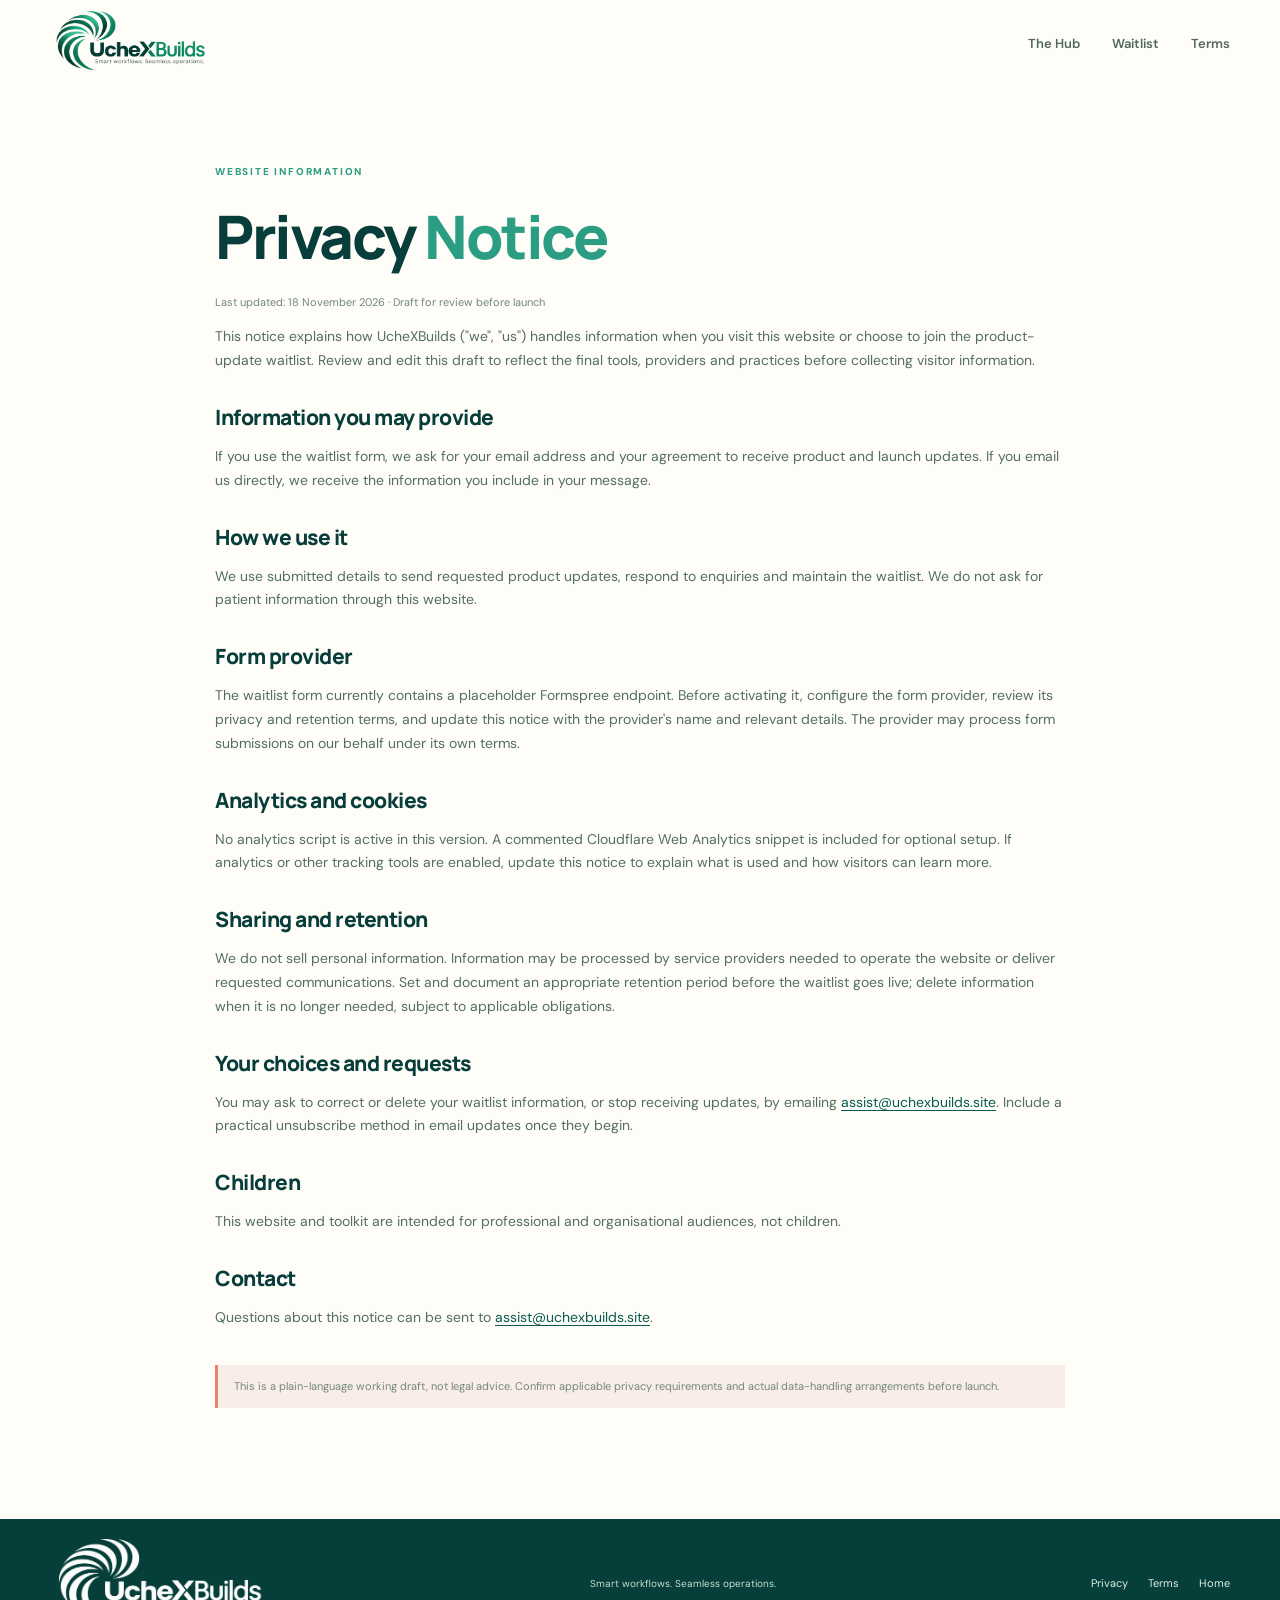
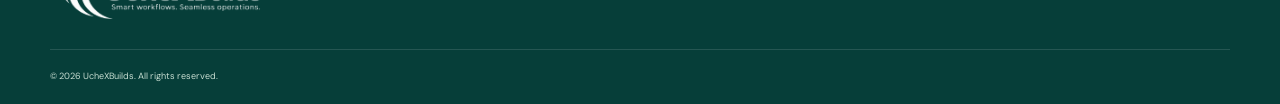
==== privacy.html @ 8c994947 "Add editable privacy notice" ====
<!doctype html><html lang="en"><head><meta charset="utf-8"><meta name="viewport" content="width=device-width,initial-scale=1"><meta name="description" content="How UcheXBuilds handles information submitted through its website and waitlist."><link rel="canonical" href="https://www.uchexbuilds.site/privacy.html"><link rel="icon" href="assets/icons/favicon.svg" type="image/svg+xml"><link rel="preconnect" href="https://fonts.googleapis.com"><link rel="preconnect" href="https://fonts.gstatic.com" crossorigin><link href="https://fonts.googleapis.com/css2?family=DM+Sans:wght@400;500;600;700&family=Manrope:wght@500;600;700;800&display=swap" rel="stylesheet"><link rel="stylesheet" href="css/style.css"><title>Privacy Notice | UcheXBuilds</title><meta property="og:type" content="website"><meta property="og:title" content="Privacy Notice | UcheXBuilds"><meta property="og:description" content="How UcheXBuilds handles information submitted through its website and waitlist."><meta property="og:url" content="https://www.uchexbuilds.site/privacy.html"><meta property="og:image" content="https://www.uchexbuilds.site/assets/images/og-image.svg"><meta name="twitter:card" content="summary_large_image"></head><body><a class="skip" href="#main">Skip to content</a><header><div class="wrap nav"><a class="brand" href="index.html"><img src="assets/images/uchexbuilds-logo.png" alt="UcheXBuilds"></a><nav aria-label="Main navigation"><a href="index.html#hub">The Hub</a><a href="index.html#waitlist">Waitlist</a><a href="terms.html">Terms</a></nav></div></header><main id="main" class="legal-page"><div class="wrap legal-wrap"><label class="eyebrow">WEBSITE INFORMATION</label><h1>Privacy <em>Notice</em></h1><p class="legal-updated">Last updated: 18 November 2026 · Draft for review before launch</p><p>This notice explains how UcheXBuilds ("we", "us") handles information when you visit this website or choose to join the product-update waitlist. Review and edit this draft to reflect the final tools, providers and practices before collecting visitor information.</p><h2>Information you may provide</h2><p>If you use the waitlist form, we ask for your email address and your agreement to receive product and launch updates. If you email us directly, we receive the information you include in your message.</p><h2>How we use it</h2><p>We use submitted details to send requested product updates, respond to enquiries and maintain the waitlist. We do not ask for patient information through this website.</p><h2>Form provider</h2><p>The waitlist form currently contains a placeholder Formspree endpoint. Before activating it, configure the form provider, review its privacy and retention terms, and update this notice with the provider's name and relevant details. The provider may process form submissions on our behalf under its own terms.</p><h2>Analytics and cookies</h2><p>No analytics script is active in this version. A commented Cloudflare Web Analytics snippet is included for optional setup. If analytics or other tracking tools are enabled, update this notice to explain what is used and how visitors can learn more.</p><h2>Sharing and retention</h2><p>We do not sell personal information. Information may be processed by service providers needed to operate the website or deliver requested communications. Set and document an appropriate retention period before the waitlist goes live; delete information when it is no longer needed, subject to applicable obligations.</p><h2>Your choices and requests</h2><p>You may ask to correct or delete your waitlist information, or stop receiving updates, by emailing <a href="mailto:assist@uchexbuilds.site">assist@uchexbuilds.site</a>. Include a practical unsubscribe method in email updates once they begin.</p><h2>Children</h2><p>This website and toolkit are intended for professional and organisational audiences, not children.</p><h2>Contact</h2><p>Questions about this notice can be sent to <a href="mailto:assist@uchexbuilds.site">assist@uchexbuilds.site</a>.</p><p class="legal-draft-note">This is a plain-language working draft, not legal advice. Confirm applicable privacy requirements and actual data-handling arrangements before launch.</p></div></main><footer><div class="wrap foot"><img src="assets/images/uchexbuilds-logo.png" alt="UcheXBuilds"><p>Smart workflows. Seamless operations.</p><div class="footer-links"><a href="privacy.html">Privacy</a><a href="terms.html">Terms</a><a href="index.html">Home</a></div></div><div class="wrap copyright"><span>© <span id="year"></span> UcheXBuilds. All rights reserved.</span></div></footer><script src="js/main.js"></script></body></html>
---- css/style.css ----
:root{--teal:#075b50;--deep:#073d3b;--sea:#2a9d83;--coral:#e98268;--cream:#f7f8ed;--paper:#fffdf7;--muted:#687b73;--head:"Manrope",sans-serif;--body:"DM Sans",sans-serif}*{box-sizing:border-box}html{scroll-behavior:smooth;scroll-padding-top:90px}body{margin:0;background:var(--paper);color:#263d39;font:16px/1.7 var(--body)}a{color:inherit;text-decoration:none}.wrap{width:min(1180px,calc(100% - 52px));margin:auto}.skip{position:absolute;left:-999px}.skip:focus{left:10px;top:10px;background:white;padding:10px;z-index:99}header{height:88px;position:sticky;top:0;z-index:20;background:#fffdf7ed;backdrop-filter:blur(14px)}.nav{height:100%;display:flex;align-items:center;justify-content:space-between}.brand{display:block;min-width:0;flex:0 1 auto}.brand img{display:block;width:min(270px,34vw);height:auto;max-height:76px;object-fit:contain;object-position:left center}nav{display:flex;align-items:center;gap:32px;font-size:13px;font-weight:600;color:#53675f}nav a:hover{color:var(--sea)}nav .nav-cta{background:var(--teal);color:white;padding:12px 20px;border-radius:30px}.toggle{display:none}.hero{position:relative;overflow:hidden;background:var(--cream);padding:65px 0 0}.hero-bg{position:absolute;inset:0;pointer-events:none}.blob{position:absolute;border-radius:50%}.b1{width:640px;height:640px;background:#e7f2dc;right:-90px;top:-130px}.b2{width:400px;height:400px;background:#f9dfd1;right:27%;bottom:-310px}.spark{position:absolute;right:9%;top:13%;font-size:52px;color:var(--coral)}.hero-grid{position:relative;display:grid;grid-template-columns:1fr 1fr;gap:50px;align-items:center;min-height:525px}.hero-copy{padding:25px 0 60px}.pill{display:inline-block;border:1px solid #cbded0;border-radius:30px;padding:8px 14px;color:var(--teal);font-size:9px;font-weight:700;letter-spacing:1px}h1,h2{font:800 clamp(42px,5.3vw,68px)/1.08 var(--head);letter-spacing:-2.5px;color:var(--deep);margin:24px 0}h1 em,h2 em{font-style:normal;color:var(--sea)}.hero-copy>p{max-width:480px;color:#60756b;font-size:17px;margin-bottom:28px}.actions{display:flex;align-items:center;gap:25px}.btn{display:inline-block;background:var(--coral);color:white;padding:14px 21px;border-radius:30px;font-size:12px;font-weight:700;box-shadow:0 9px 20px #e982682b}.text-link{font-size:12px;font-weight:700;color:var(--teal)}.trustline{margin-top:55px;color:#82948a;font-size:10px}.hero-art{height:470px;position:relative;display:grid;place-items:center}.sun-disc{position:absolute;width:340px;height:340px;border-radius:50%;background:#f5c9b5;right:50px;top:45px}.orbit{position:absolute;width:450px;height:310px;border:1px solid #6aa99170;border-radius:50%;transform:rotate(-26deg)}.dashboard{z-index:2;width:min(390px,90%);padding:24px;background:#fff;border-radius:20px;box-shadow:0 25px 65px #315e4c22;transform:rotate(-3deg)}.dash-top{display:flex;justify-content:space-between;color:#91a29a;font-size:8px;letter-spacing:1px;font-weight:700}.dash-top b{color:var(--coral)}.dashboard h3{font:800 20px var(--head);color:var(--deep);margin:18px 0}.dash-row{display:flex;align-items:center;gap:12px;border-top:1px solid #edf0e8;padding:13px 0}.round{width:34px;height:34px;border-radius:12px;display:grid;place-items:center;font-size:10px;font-weight:800}.mint{background:#e3f3e9;color:#27856d}.peach{background:#fbe9df;color:#d6785e}.blue{background:#e7f0eb;color:#477e79}.dash-row div{flex:1}.dash-row b,.dash-row small{display:block}.dash-row b{font-size:11px;color:var(--deep)}.dash-row small{font-size:9px;color:#91a29a}.dash-row>i{font-style:normal;color:#35a17e}.dash-foot{border-top:1px solid #edf0e8;padding-top:13px;display:flex;justify-content:space-between;font-size:8px;letter-spacing:1px;color:#729287;font-weight:700}.float-card{position:absolute;z-index:3;left:0;bottom:35px;background:white;padding:13px 18px;border-radius:13px;box-shadow:0 12px 35px #315e4c20;color:#729287;font-size:11px;transform:rotate(-7deg)}.float-card strong{font:800 17px var(--head);color:var(--teal)}.flower{position:absolute;right:35px;bottom:15px;font-size:55px;color:var(--coral)}.hero-bottom{display:flex;justify-content:center;align-items:center;gap:23px;padding:20px 0;border-top:1px solid #dfe6d9;color:#7b8c81;font-size:9px;letter-spacing:1.3px;font-weight:700}.hero-bottom i{width:5px;height:5px;border-radius:50%;background:var(--coral)}.section{padding:105px 0}.intro-grid,.hub-grid{display:grid;grid-template-columns:.9fr 1.1fr;gap:90px;align-items:center}.intro-visual{height:390px;border-radius:26px;background:#e4f1e5;position:relative;display:grid;place-items:center;overflow:hidden}.big-asterisk{font-size:250px;color:#6eaa8d;line-height:1}.intro-visual>span{position:absolute;top:28px;left:28px;font-size:9px;letter-spacing:1.3px;color:#477d68;font-weight:700}.tiny-card{position:absolute;bottom:25px;right:22px;background:white;padding:15px 18px;border-radius:13px;box-shadow:0 8px 25px #426f5120;font-size:11px;color:#72877a;transform:rotate(4deg)}.eyebrow{display:block;font-size:10px;letter-spacing:1.8px;font-weight:800;color:var(--sea);margin-bottom:16px}.intro-grid h2,.section-heading h2,.approach h2{font-size:clamp(38px,4.3vw,55px);margin:0 0 20px}.intro-grid p,.hub-copy>p{font-size:14px;color:var(--muted)}.lead{font-size:17px!important;color:var(--teal)!important;font-weight:600}.under-link{display:inline-block;margin-top:14px;color:var(--teal);font-size:12px;font-weight:800;border-bottom:1px solid #9ac7b2;padding-bottom:5px}.focus,.approach{background:#f3f5e9}.section-heading{display:flex;justify-content:space-between;align-items:end;margin-bottom:40px}.section-heading h2{margin:0}.section-heading>p{max-width:300px;color:var(--muted);font-size:13px}.cards{display:grid;grid-template-columns:repeat(3,1fr);gap:20px}.cards article{background:white;border-radius:18px;overflow:hidden;box-shadow:0 9px 25px #244d3b0c}.art{height:220px;position:relative;overflow:hidden;display:grid;place-items:center}.health{background:#d9eee2}.health>span{font-size:180px;color:#70aa8d;line-height:1}.health b,.health i{position:absolute;background:white;padding:8px 13px;border-radius:22px;font-size:8px;letter-spacing:1px;color:#54836b;box-shadow:0 7px 18px #315e4c16}.health b{top:30px;left:20px}.health i{bottom:25px;right:15px}.business{background:#f9e5d9}.window{width:220px;height:145px;background:#fffdf7;border-radius:14px;box-shadow:0 15px 30px #a65e4220;padding:15px;transform:rotate(-5deg);position:relative}.window span{font-size:9px;letter-spacing:3px;color:var(--coral)}.window i{display:block;height:8px;background:#f0e9dd;border-radius:8px;margin-top:12px}.window i:nth-of-type(2){width:70%}.window i:nth-of-type(3){width:85%}.window b{position:absolute;right:18px;bottom:14px;background:#dff1e7;color:#27856d;border-radius:50%;width:32px;height:32px;display:grid;place-items:center}.business>strong{position:absolute;right:30px;top:20px;font-size:42px;color:var(--coral)}.workflow{background:#e4eced}.nodes{display:flex;align-items:center;gap:30px}.nodes b{width:52px;height:52px;border-radius:17px;background:white;display:grid;place-items:center;color:#398c78;box-shadow:0 8px 18px #315e4c18}.nodes b:nth-child(2){background:#f8d9ca;color:#bd7159}.workflow>span{position:absolute;bottom:18px;font-size:8px;letter-spacing:1.3px;text-align:center;color:#62837d;font-weight:800}.card-copy{padding:23px}.card-copy small{font-size:9px;letter-spacing:1.3px;color:#8b9a8e;font-weight:800}.card-copy h3{font:800 19px var(--head);color:var(--deep);margin:8px 0}.card-copy p{font-size:12px;color:var(--muted);margin-bottom:5px}.hub-grid{grid-template-columns:1fr 1fr;gap:80px}.hub-visual{min-height:430px;position:relative;overflow:hidden;border-radius:24px;background:#075b50;color:white;padding:32px;display:flex;flex-direction:column;justify-content:space-between}.hub-visual:after{content:"";position:absolute;width:340px;height:340px;border:1px solid #a8d9c566;border-radius:50%;right:-110px;top:25px;box-shadow:0 0 0 35px #a8d9c510,0 0 0 75px #a8d9c50b}.hub-visual>small{position:relative;z-index:1;font-size:8px;letter-spacing:1.5px;color:#c5e2d4}.hub-title{position:relative;z-index:1;font:800 clamp(30px,3.5vw,44px)/1.2 var(--head)}.hub-title em{font-style:normal;color:#a8dfc4}.hub-steps{display:flex;align-items:center;gap:12px;position:relative;z-index:1;font-size:13px;color:#f5a58a}.hub-steps span{display:grid;gap:5px}.hub-steps b{font-size:8px;letter-spacing:1px;color:#d7e9df}.hub-steps i{height:1px;flex:1;background:#a8d9c566}.hub-flower{position:absolute;right:30px;bottom:28px;font-size:60px;color:#f5a58a}.status{display:inline-block;background:#e3f2e8;color:#31866f;padding:7px 12px;border-radius:20px;font-size:8px;letter-spacing:1px;font-weight:800;margin-bottom:15px}.hub-copy h2{font-size:clamp(36px,4vw,49px);margin:0 0 18px}.hub-copy ul{padding-left:18px;color:#63786c;font-size:12px;margin:20px 0 27px}.hub-copy li{padding:5px 0}.hub-copy li::marker{color:var(--coral)}.btn{transition:transform .2s}.btn:hover{transform:translateY(-2px)}.approach-head{text-align:center;max-width:650px;margin:auto}.approach-head h2{margin:0 0 15px}.approach-head p{font-size:13px;color:var(--muted)}.steps{display:grid;grid-template-columns:repeat(4,1fr);gap:18px;margin-top:48px}.steps>div{background:#fffdf7;border-radius:16px;padding:22px}.steps b{font-size:9px;color:#98a99d}.steps span{display:grid;place-items:center;width:46px;height:46px;border-radius:14px;background:#e4f2e7;color:var(--sea);font-size:22px;margin:18px 0 12px}.steps>div:nth-child(2) span{background:#fbe9df;color:var(--coral)}.steps h3{font:800 18px var(--head);color:var(--deep);margin:0 0 5px}.steps p{font-size:11px;color:var(--muted);margin:0}.contact{background:#07564c;color:white;position:relative}.contact-grid{display:grid;grid-template-columns:1fr .8fr;gap:75px;align-items:center}.contact h2{font-size:clamp(40px,4.5vw,58px);color:white;margin:0 0 20px}.contact h2 em{color:#f3a48a}.contact-grid>div>p{max-width:470px;color:#d1e4d8;font-size:13px}.contact aside{background:#ffffff12;border:1px solid #ffffff24;border-radius:18px;padding:28px}.contact aside>span{font-size:30px;color:#f3a48a}.contact aside h3{font:800 20px var(--head)}.contact aside p{font-size:12px;color:#d1e4d8}.contact aside small{font-size:8px;letter-spacing:1px;color:#a9ddc4}footer{background:#063e39;color:#d7e8de}.foot{min-height:130px;display:flex;align-items:center;justify-content:space-between;gap:20px}.foot img{width:225px;filter:brightness(0) invert(1)}.foot p,.foot>a:last-child{font-size:10px;color:#b7d0c3}.copyright{border-top:1px solid #ffffff20;min-height:55px;display:flex;align-items:center;justify-content:space-between;font-size:9px;color:#a9c3b6}@media(max-width:900px){.hero-grid{gap:20px}.intro-grid,.hub-grid{gap:42px}.card-copy{padding:18px}}@media(max-width:700px){.wrap{width:calc(100% - 36px)}header{height:78px}.brand img{width:min(220px,66vw);max-height:64px}.toggle{display:flex;flex-direction:column;gap:5px;background:none;border:0;padding:10px}.toggle span{width:23px;height:2px;background:var(--teal)}nav{display:none;position:absolute;top:73px;left:0;right:0;background:var(--paper);padding:20px 24px;flex-direction:column;align-items:stretch;gap:17px}nav.open{display:flex}nav .nav-cta{text-align:center}.hero{padding-top:35px}.hero-grid{grid-template-columns:1fr;gap:0}.hero-copy{padding:35px 0 0}.hero-copy h1{font-size:51px}.hero-copy>p{font-size:15px}.hero-art{height:395px;margin-top:0}.sun-disc{width:275px;height:275px;right:10%}.dashboard{width:min(355px,88%)}.hero-bottom{flex-wrap:wrap;gap:10px 14px;font-size:7px;padding:18px 0}.section{padding:76px 0}.intro-grid,.hub-grid,.contact-grid{grid-template-columns:1fr;gap:32px}.intro-visual{height:310px}.big-asterisk{font-size:205px}.intro-grid h2,.section-heading h2,.approach h2{font-size:42px}.section-heading{display:block}.section-heading>p{margin-top:16px}.cards{grid-template-columns:1fr}.art{height:210px}.hub-visual{min-height:380px;padding:25px}.hub-copy h2{font-size:39px}.steps{grid-template-columns:1fr 1fr;gap:12px;margin-top:34px}.steps>div{padding:17px}.contact h2{font-size:43px}.foot{padding:27px 0;align-items:flex-start;flex-direction:column;gap:12px}.foot p{margin:0}.copyright{padding:15px 0;align-items:flex-start;gap:8px;flex-direction:column}}@media(max-width:420px){.hero-copy h1{font-size:44px}.actions{align-items:flex-start;flex-direction:column;gap:15px}.steps{grid-template-columns:1fr}}@media(prefers-reduced-motion:reduce){html{scroll-behavior:auto}*{transition:none!important}}

/* Improve the contact email link contrast on the dark teal panel */
.contact .under-link{color:#fffdf7;font-size:14px;font-weight:800;border-bottom:2px solid #f3a48a;padding-bottom:7px;text-underline-offset:4px}
.contact .under-link:hover,.contact .under-link:focus-visible{color:#ffc2ad;border-bottom-color:#ffc2ad}
.contact .under-link:focus-visible{outline:2px solid #fffdf7;outline-offset:5px;border-radius:2px}

/* UcheXBuilds site upgrade: sample previews, waitlist, founder and accessible responsive details */
.preview-grid{display:grid;grid-template-columns:1fr 1fr;gap:22px}.preview-card{background:#fffdf7;border:1px solid #e1e9df;border-radius:18px;padding:27px;box-shadow:0 10px 28px #244d3b0b}.preview-card-head{display:flex;justify-content:space-between;gap:10px;color:#547b6b;font-size:9px;letter-spacing:1px;font-weight:800;border-bottom:1px solid #e8eee6;padding-bottom:14px}.preview-card h3{font:800 21px var(--head);color:var(--deep);line-height:1.3;margin:22px 0 10px}.preview-intro,.lesson-card>p{font-size:12px;color:#536f61}.checklist{list-style:none;padding:0;margin:20px 0}.checklist li{padding:12px 0;border-bottom:1px solid #edf0e8;font-size:12px;color:#38564b}.checklist label{display:flex;gap:10px;align-items:flex-start}.checklist input{margin-top:5px;accent-color:var(--teal)}.preview-note{font-size:9px;color:#547b6b}.lesson-flow{display:flex;flex-direction:column;gap:0;margin:25px 0}.lesson-node{display:flex;align-items:center;gap:13px;color:#38564b;font-size:12px}.lesson-node b{width:32px;height:32px;border-radius:10px;background:#e4f2e7;color:#287a65;display:grid;place-items:center}.lesson-node.active b{background:#fbe5db;color:#b65d45}.flow-line{height:22px;width:1px;background:#a8cbb7;margin-left:16px}.lesson-tip{background:#edf5ed;border-left:3px solid var(--sea);padding:14px 16px;display:grid;gap:4px;font-size:11px;color:#4d6b5b}.launch-strip,.lead-magnet{display:flex;justify-content:space-between;align-items:center;gap:22px;padding:24px 26px;margin-top:22px;border-radius:16px}.launch-strip{background:#e5efe4}.launch-strip .eyebrow{margin:0 0 3px}.launch-strip strong{font:700 15px var(--head);color:var(--deep)}.lead-magnet{background:#f9e7dc}.lead-magnet h3{font:800 23px var(--head);color:var(--deep);margin:0 0 6px}.lead-magnet p{max-width:650px;margin:0;color:#536f61;font-size:12px}.lead-magnet .eyebrow{margin-bottom:7px}.secondary-btn{background:var(--teal)}.founder-grid{display:grid;grid-template-columns:.75fr 1.25fr;gap:75px;align-items:center}.founder-photo{min-height:370px;border-radius:24px;background:linear-gradient(145deg,#d9eee2,#f8dfd1);display:flex;flex-direction:column;align-items:center;justify-content:center;color:#477d68;border:1px dashed #80ae95}.founder-photo span{font:800 18px var(--head);letter-spacing:2px}.founder-photo small{font-size:10px;margin-top:8px}.founder h2{font-size:clamp(34px,3.8vw,48px);margin:0 0 18px}.founder p{font-size:13px;color:#536f61}.credential-list{padding-left:19px;color:#466357;font-size:12px}.credential-list li{padding:5px 0}.credential-list li::marker{color:var(--coral)}.founder .credential-note{font-size:10px;color:#61786c;border-left:2px solid #e98268;padding-left:12px}.contact-email{color:#fffdf7;font-weight:800;text-decoration:underline;text-decoration-color:#f3a48a;text-underline-offset:4px;overflow-wrap:anywhere}.response-time{font-size:11px!important;color:#d5eadc!important}.waitlist{background:#e7f1e7}.waitlist-grid{display:grid;grid-template-columns:1fr .85fr;gap:80px;align-items:center}.waitlist h2{font-size:clamp(38px,4.2vw,54px);margin:0 0 18px}.waitlist-grid>div>p{max-width:480px;color:#536f61;font-size:14px}.waitlist-form{background:#fffdf7;padding:30px;border-radius:18px;box-shadow:0 12px 32px #244d3b12}.waitlist-form>label:first-of-type{display:block;font-size:12px;font-weight:700;color:var(--deep);margin-bottom:7px}.waitlist-form input[type=email]{width:100%;padding:14px;border:1px solid #9bbba8;border-radius:9px;font:14px var(--body);color:var(--deep);background:#fff}.waitlist-form input:focus{outline:3px solid #2a9d8355;border-color:var(--teal)}.consent{display:flex;gap:10px;align-items:flex-start;font-size:11px;line-height:1.5;color:#536f61;margin:17px 0}.consent input{margin-top:3px;accent-color:var(--teal)}.form-note{font-size:10px;color:#536f61}.form-note a{text-decoration:underline}.privacy-line{text-align:center;padding:0 0 30px;font-size:11px;color:#536f61}.footer-links{display:flex;gap:20px;font-size:11px;color:#e1eee7}.footer-links a:hover{text-decoration:underline}.legal-page{padding:75px 0 100px}.legal-wrap{max-width:850px}.legal-wrap h1{font-size:clamp(42px,5vw,60px)}.legal-wrap h2{font:800 21px var(--head);letter-spacing:-.5px;margin:30px 0 8px}.legal-wrap p{color:#536f61;font-size:14px}.legal-wrap a{color:var(--teal);text-decoration:underline;text-underline-offset:3px}.legal-updated,.legal-draft-note{font-size:11px!important;color:#71877a!important}.legal-draft-note{border-left:3px solid var(--coral);padding:12px 16px;background:#f9eee7;margin-top:35px}.contact aside{border-color:#ffffff45}.contact aside p{color:#e0eee6}.contact aside small{color:#d2e9dc}.hero-copy>p{color:#536f61}.dash-row small{color:#536f61}.dash-foot{color:#547b6b}.float-card{color:#536f61}.hero-bottom{color:#61786c}.hub-copy ul{color:#536f61}.steps b{color:#71877a}.foot p,.copyright{color:#c8ded2}
a:focus-visible,button:focus-visible,input:focus-visible{outline:3px solid #e98268;outline-offset:3px}.skip:focus{position:fixed;left:12px;top:12px;background:#fffdf7;color:#073d3b;padding:12px 16px;border:2px solid #075b50;border-radius:6px;z-index:1000}.preview-card input:focus-visible{outline:3px solid #2a9d83;outline-offset:2px}
@media(max-width:700px){.waitlist-grid,.founder-grid{grid-template-columns:1fr;gap:32px}.preview-grid{grid-template-columns:1fr}.launch-strip,.lead-magnet{align-items:flex-start;flex-direction:column}.founder-photo{min-height:270px}.preview-card{padding:20px}.waitlist-form{padding:22px}}
@media(max-width:420px){.preview-card{padding:16px}.preview-card-head{font-size:8px;letter-spacing:.5px}.launch-strip{padding:18px}.lead-magnet{padding:20px}}
@media(max-width:360px){.wrap{width:calc(100% - 28px)}.hero-copy h1{font-size:38px;letter-spacing:-1.5px}.pill{font-size:8px;letter-spacing:.5px}.hero-art{height:350px}.dashboard{padding:17px}.dashboard h3{font-size:17px}.hub-steps{gap:7px}.hub-steps b{font-size:7px}}
@media(prefers-reduced-motion:reduce){html{scroll-behavior:auto}*{transition:none!important;animation:none!important}}
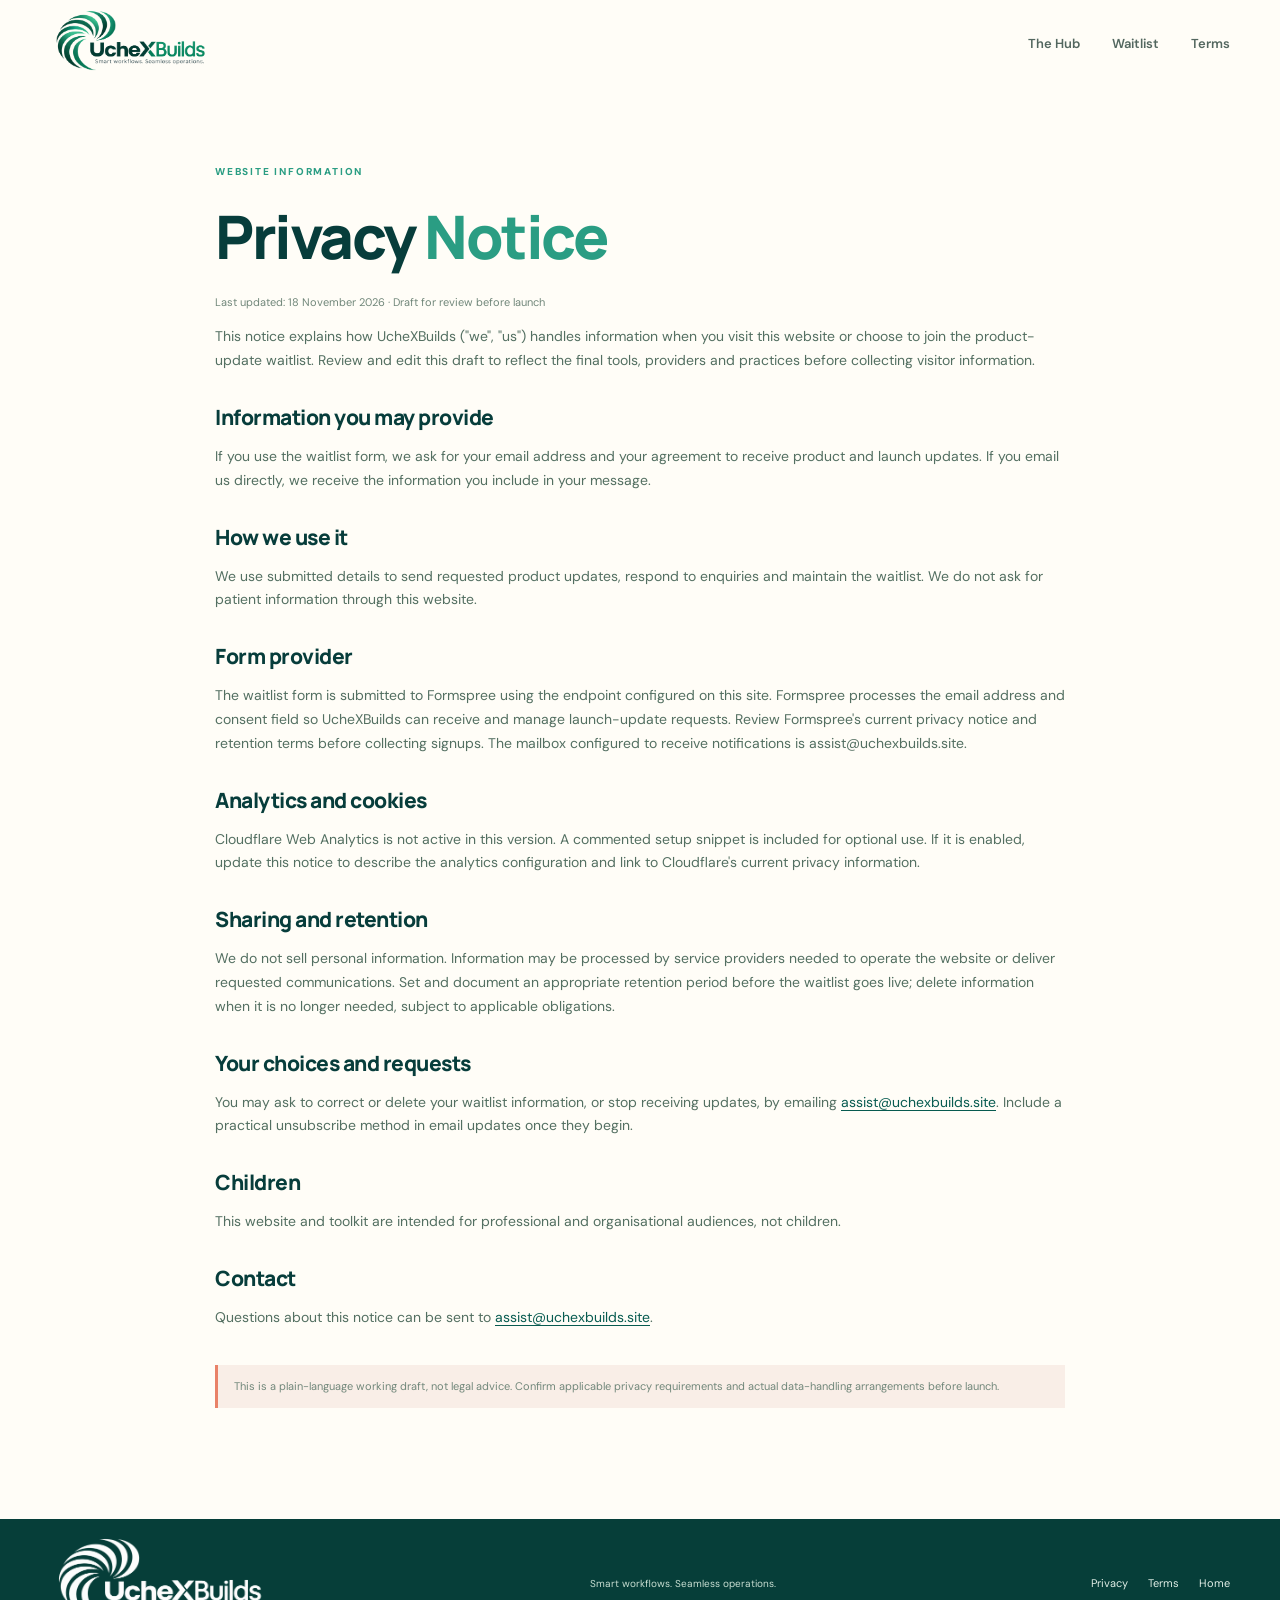
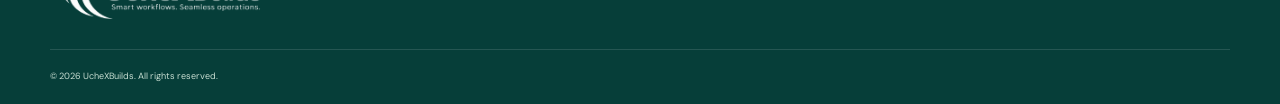
==== commit 959baa88: "Update privacy notice for Formspree waitlist" ====
--- a/privacy.html
+++ b/privacy.html
@@ -1 +1 @@
-<!doctype html><html lang="en"><head><meta charset="utf-8"><meta name="viewport" content="width=device-width,initial-scale=1"><meta name="description" content="How UcheXBuilds handles information submitted through its website and waitlist."><link rel="canonical" href="https://www.uchexbuilds.site/privacy.html"><link rel="icon" href="assets/icons/favicon.svg" type="image/svg+xml"><link rel="preconnect" href="https://fonts.googleapis.com"><link rel="preconnect" href="https://fonts.gstatic.com" crossorigin><link href="https://fonts.googleapis.com/css2?family=DM+Sans:wght@400;500;600;700&family=Manrope:wght@500;600;700;800&display=swap" rel="stylesheet"><link rel="stylesheet" href="css/style.css"><title>Privacy Notice | UcheXBuilds</title><meta property="og:type" content="website"><meta property="og:title" content="Privacy Notice | UcheXBuilds"><meta property="og:description" content="How UcheXBuilds handles information submitted through its website and waitlist."><meta property="og:url" content="https://www.uchexbuilds.site/privacy.html"><meta property="og:image" content="https://www.uchexbuilds.site/assets/images/og-image.svg"><meta name="twitter:card" content="summary_large_image"></head><body><a class="skip" href="#main">Skip to content</a><header><div class="wrap nav"><a class="brand" href="index.html"><img src="assets/images/uchexbuilds-logo.png" alt="UcheXBuilds"></a><nav aria-label="Main navigation"><a href="index.html#hub">The Hub</a><a href="index.html#waitlist">Waitlist</a><a href="terms.html">Terms</a></nav></div></header><main id="main" class="legal-page"><div class="wrap legal-wrap"><label class="eyebrow">WEBSITE INFORMATION</label><h1>Privacy <em>Notice</em></h1><p class="legal-updated">Last updated: 18 November 2026 · Draft for review before launch</p><p>This notice explains how UcheXBuilds ("we", "us") handles information when you visit this website or choose to join the product-update waitlist. Review and edit this draft to reflect the final tools, providers and practices before collecting visitor information.</p><h2>Information you may provide</h2><p>If you use the waitlist form, we ask for your email address and your agreement to receive product and launch updates. If you email us directly, we receive the information you include in your message.</p><h2>How we use it</h2><p>We use submitted details to send requested product updates, respond to enquiries and maintain the waitlist. We do not ask for patient information through this website.</p><h2>Form provider</h2><p>The waitlist form currently contains a placeholder Formspree endpoint. Before activating it, configure the form provider, review its privacy and retention terms, and update this notice with the provider's name and relevant details. The provider may process form submissions on our behalf under its own terms.</p><h2>Analytics and cookies</h2><p>No analytics script is active in this version. A commented Cloudflare Web Analytics snippet is included for optional setup. If analytics or other tracking tools are enabled, update this notice to explain what is used and how visitors can learn more.</p><h2>Sharing and retention</h2><p>We do not sell personal information. Information may be processed by service providers needed to operate the website or deliver requested communications. Set and document an appropriate retention period before the waitlist goes live; delete information when it is no longer needed, subject to applicable obligations.</p><h2>Your choices and requests</h2><p>You may ask to correct or delete your waitlist information, or stop receiving updates, by emailing <a href="mailto:assist@uchexbuilds.site">assist@uchexbuilds.site</a>. Include a practical unsubscribe method in email updates once they begin.</p><h2>Children</h2><p>This website and toolkit are intended for professional and organisational audiences, not children.</p><h2>Contact</h2><p>Questions about this notice can be sent to <a href="mailto:assist@uchexbuilds.site">assist@uchexbuilds.site</a>.</p><p class="legal-draft-note">This is a plain-language working draft, not legal advice. Confirm applicable privacy requirements and actual data-handling arrangements before launch.</p></div></main><footer><div class="wrap foot"><img src="assets/images/uchexbuilds-logo.png" alt="UcheXBuilds"><p>Smart workflows. Seamless operations.</p><div class="footer-links"><a href="privacy.html">Privacy</a><a href="terms.html">Terms</a><a href="index.html">Home</a></div></div><div class="wrap copyright"><span>© <span id="year"></span> UcheXBuilds. All rights reserved.</span></div></footer><script src="js/main.js"></script></body></html>+<!doctype html><html lang="en"><head><meta charset="utf-8"><meta name="viewport" content="width=device-width,initial-scale=1"><meta name="description" content="How UcheXBuilds handles information submitted through its website and waitlist."><link rel="canonical" href="https://www.uchexbuilds.site/privacy.html"><link rel="icon" href="assets/icons/favicon.svg" type="image/svg+xml"><link rel="preconnect" href="https://fonts.googleapis.com"><link rel="preconnect" href="https://fonts.gstatic.com" crossorigin><link href="https://fonts.googleapis.com/css2?family=DM+Sans:wght@400;500;600;700&family=Manrope:wght@500;600;700;800&display=swap" rel="stylesheet"><link rel="stylesheet" href="css/style.css"><title>Privacy Notice | UcheXBuilds</title><meta property="og:type" content="website"><meta property="og:title" content="Privacy Notice | UcheXBuilds"><meta property="og:description" content="How UcheXBuilds handles information submitted through its website and waitlist."><meta property="og:url" content="https://www.uchexbuilds.site/privacy.html"><meta property="og:image" content="https://www.uchexbuilds.site/assets/images/og-image.svg"><meta name="twitter:card" content="summary_large_image"><meta name="twitter:title" content="Privacy Notice | UcheXBuilds"><meta name="twitter:description" content="How UcheXBuilds handles information submitted through its website and waitlist."><meta name="twitter:image" content="https://www.uchexbuilds.site/assets/images/og-image.svg"></head><body><a class="skip" href="#main">Skip to content</a><header><div class="wrap nav"><a class="brand" href="index.html"><img src="assets/images/uchexbuilds-logo.png" alt="UcheXBuilds"></a><nav aria-label="Main navigation"><a href="index.html#hub">The Hub</a><a href="index.html#waitlist">Waitlist</a><a href="terms.html">Terms</a></nav></div></header><main id="main" class="legal-page"><div class="wrap legal-wrap"><label class="eyebrow">WEBSITE INFORMATION</label><h1>Privacy <em>Notice</em></h1><p class="legal-updated">Last updated: 18 November 2026 · Draft for review before launch</p><p>This notice explains how UcheXBuilds ("we", "us") handles information when you visit this website or choose to join the product-update waitlist. Review and edit this draft to reflect the final tools, providers and practices before collecting visitor information.</p><h2>Information you may provide</h2><p>If you use the waitlist form, we ask for your email address and your agreement to receive product and launch updates. If you email us directly, we receive the information you include in your message.</p><h2>How we use it</h2><p>We use submitted details to send requested product updates, respond to enquiries and maintain the waitlist. We do not ask for patient information through this website.</p><h2>Form provider</h2><p>The waitlist form is submitted to Formspree using the endpoint configured on this site. Formspree processes the email address and consent field so UcheXBuilds can receive and manage launch-update requests. Review Formspree's current privacy notice and retention terms before collecting signups. The mailbox configured to receive notifications is assist@uchexbuilds.site.</p><h2>Analytics and cookies</h2><p>Cloudflare Web Analytics is not active in this version. A commented setup snippet is included for optional use. If it is enabled, update this notice to describe the analytics configuration and link to Cloudflare's current privacy information.</p><h2>Sharing and retention</h2><p>We do not sell personal information. Information may be processed by service providers needed to operate the website or deliver requested communications. Set and document an appropriate retention period before the waitlist goes live; delete information when it is no longer needed, subject to applicable obligations.</p><h2>Your choices and requests</h2><p>You may ask to correct or delete your waitlist information, or stop receiving updates, by emailing <a href="mailto:assist@uchexbuilds.site">assist@uchexbuilds.site</a>. Include a practical unsubscribe method in email updates once they begin.</p><h2>Children</h2><p>This website and toolkit are intended for professional and organisational audiences, not children.</p><h2>Contact</h2><p>Questions about this notice can be sent to <a href="mailto:assist@uchexbuilds.site">assist@uchexbuilds.site</a>.</p><p class="legal-draft-note">This is a plain-language working draft, not legal advice. Confirm applicable privacy requirements and actual data-handling arrangements before launch.</p></div></main><footer><div class="wrap foot"><img src="assets/images/uchexbuilds-logo.png" alt="UcheXBuilds"><p>Smart workflows. Seamless operations.</p><div class="footer-links"><a href="privacy.html">Privacy</a><a href="terms.html">Terms</a><a href="index.html">Home</a></div></div><div class="wrap copyright"><span>© <span id="year"></span> UcheXBuilds. All rights reserved.</span></div></footer><script src="js/main.js"></script></body></html>
--- a/css/style.css
+++ b/css/style.css
@@ -12,3 +12,6 @@
 @media(max-width:420px){.preview-card{padding:16px}.preview-card-head{font-size:8px;letter-spacing:.5px}.launch-strip{padding:18px}.lead-magnet{padding:20px}}
 @media(max-width:360px){.wrap{width:calc(100% - 28px)}.hero-copy h1{font-size:38px;letter-spacing:-1.5px}.pill{font-size:8px;letter-spacing:.5px}.hero-art{height:350px}.dashboard{padding:17px}.dashboard h3{font-size:17px}.hub-steps{gap:7px}.hub-steps b{font-size:7px}}
 @media(prefers-reduced-motion:reduce){html{scroll-behavior:auto}*{transition:none!important;animation:none!important}}
+
+.founder-photo{overflow:hidden;padding:0;border:0;background:#e5efe4}.founder-photo img{display:block;width:100%;height:100%;min-height:370px;object-fit:cover;object-position:center 35%;border-radius:24px}.form-honeypot{position:absolute!important;left:-10000px!important;width:1px!important;height:1px!important;overflow:hidden!important}
+@media(max-width:700px){.founder-photo img{min-height:300px}}
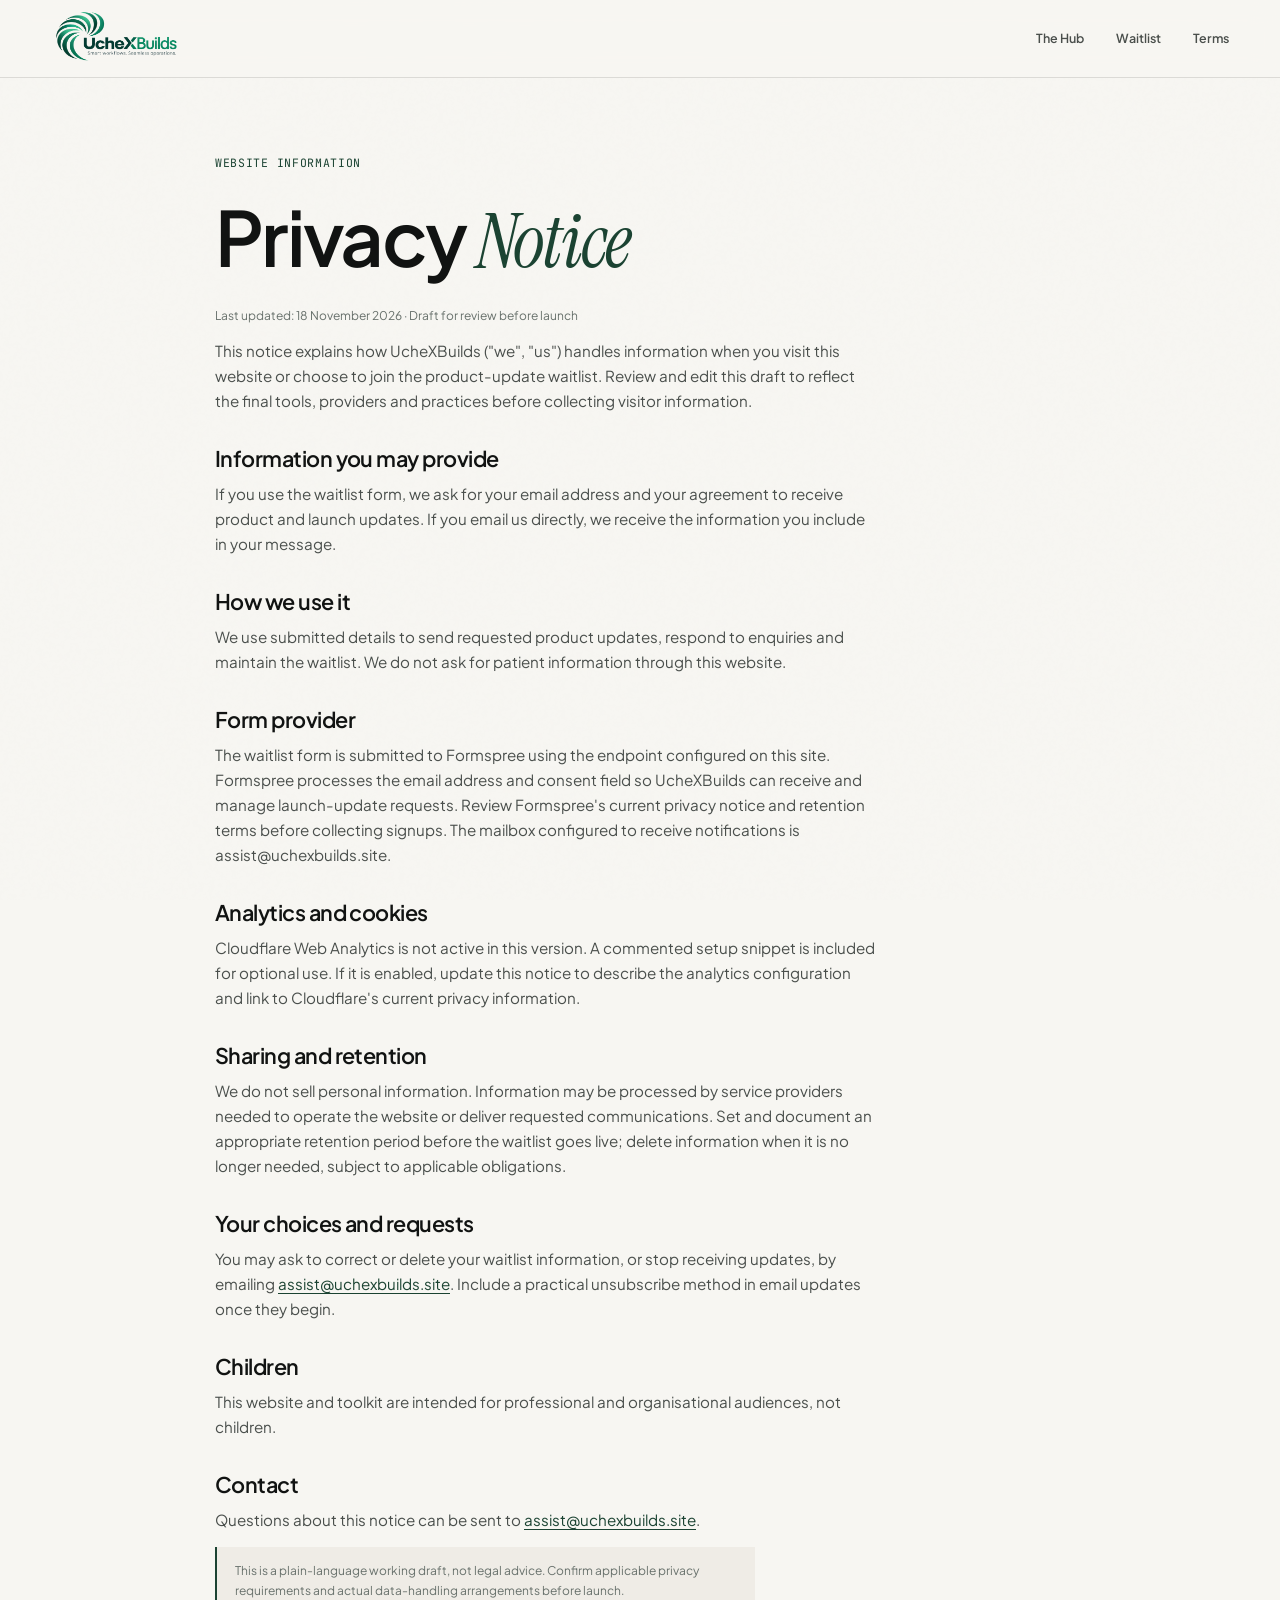
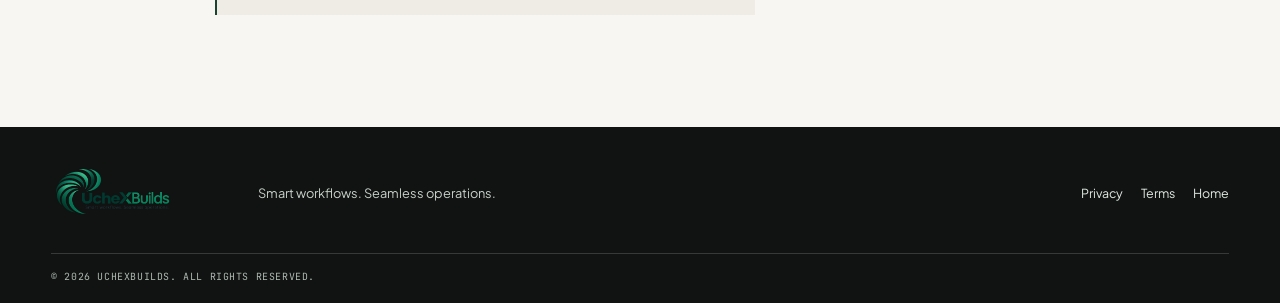
==== commit 3737c846: "Add intrinsic logo dimensions to legal pages" ====
--- a/privacy.html
+++ b/privacy.html
@@ -1 +1 @@
-<!doctype html><html lang="en"><head><meta charset="utf-8"><meta name="viewport" content="width=device-width,initial-scale=1"><meta name="description" content="How UcheXBuilds handles information submitted through its website and waitlist."><link rel="canonical" href="https://www.uchexbuilds.site/privacy.html"><link rel="icon" href="assets/icons/favicon.svg" type="image/svg+xml"><link rel="preconnect" href="https://fonts.googleapis.com"><link rel="preconnect" href="https://fonts.gstatic.com" crossorigin><link href="https://fonts.googleapis.com/css2?family=DM+Sans:wght@400;500;600;700&family=Manrope:wght@500;600;700;800&display=swap" rel="stylesheet"><link rel="stylesheet" href="css/style.css"><title>Privacy Notice | UcheXBuilds</title><meta property="og:type" content="website"><meta property="og:title" content="Privacy Notice | UcheXBuilds"><meta property="og:description" content="How UcheXBuilds handles information submitted through its website and waitlist."><meta property="og:url" content="https://www.uchexbuilds.site/privacy.html"><meta property="og:image" content="https://www.uchexbuilds.site/assets/images/og-image.svg"><meta name="twitter:card" content="summary_large_image"><meta name="twitter:title" content="Privacy Notice | UcheXBuilds"><meta name="twitter:description" content="How UcheXBuilds handles information submitted through its website and waitlist."><meta name="twitter:image" content="https://www.uchexbuilds.site/assets/images/og-image.svg"></head><body><a class="skip" href="#main">Skip to content</a><header><div class="wrap nav"><a class="brand" href="index.html"><img src="assets/images/uchexbuilds-logo.png" alt="UcheXBuilds"></a><nav aria-label="Main navigation"><a href="index.html#hub">The Hub</a><a href="index.html#waitlist">Waitlist</a><a href="terms.html">Terms</a></nav></div></header><main id="main" class="legal-page"><div class="wrap legal-wrap"><label class="eyebrow">WEBSITE INFORMATION</label><h1>Privacy <em>Notice</em></h1><p class="legal-updated">Last updated: 18 November 2026 · Draft for review before launch</p><p>This notice explains how UcheXBuilds ("we", "us") handles information when you visit this website or choose to join the product-update waitlist. Review and edit this draft to reflect the final tools, providers and practices before collecting visitor information.</p><h2>Information you may provide</h2><p>If you use the waitlist form, we ask for your email address and your agreement to receive product and launch updates. If you email us directly, we receive the information you include in your message.</p><h2>How we use it</h2><p>We use submitted details to send requested product updates, respond to enquiries and maintain the waitlist. We do not ask for patient information through this website.</p><h2>Form provider</h2><p>The waitlist form is submitted to Formspree using the endpoint configured on this site. Formspree processes the email address and consent field so UcheXBuilds can receive and manage launch-update requests. Review Formspree's current privacy notice and retention terms before collecting signups. The mailbox configured to receive notifications is assist@uchexbuilds.site.</p><h2>Analytics and cookies</h2><p>Cloudflare Web Analytics is not active in this version. A commented setup snippet is included for optional use. If it is enabled, update this notice to describe the analytics configuration and link to Cloudflare's current privacy information.</p><h2>Sharing and retention</h2><p>We do not sell personal information. Information may be processed by service providers needed to operate the website or deliver requested communications. Set and document an appropriate retention period before the waitlist goes live; delete information when it is no longer needed, subject to applicable obligations.</p><h2>Your choices and requests</h2><p>You may ask to correct or delete your waitlist information, or stop receiving updates, by emailing <a href="mailto:assist@uchexbuilds.site">assist@uchexbuilds.site</a>. Include a practical unsubscribe method in email updates once they begin.</p><h2>Children</h2><p>This website and toolkit are intended for professional and organisational audiences, not children.</p><h2>Contact</h2><p>Questions about this notice can be sent to <a href="mailto:assist@uchexbuilds.site">assist@uchexbuilds.site</a>.</p><p class="legal-draft-note">This is a plain-language working draft, not legal advice. Confirm applicable privacy requirements and actual data-handling arrangements before launch.</p></div></main><footer><div class="wrap foot"><img src="assets/images/uchexbuilds-logo.png" alt="UcheXBuilds"><p>Smart workflows. Seamless operations.</p><div class="footer-links"><a href="privacy.html">Privacy</a><a href="terms.html">Terms</a><a href="index.html">Home</a></div></div><div class="wrap copyright"><span>© <span id="year"></span> UcheXBuilds. All rights reserved.</span></div></footer><script src="js/main.js"></script></body></html>+<!doctype html><html lang="en"><head><meta charset="utf-8"><meta name="viewport" content="width=device-width,initial-scale=1"><meta name="description" content="How UcheXBuilds handles information submitted through its website and waitlist."><link rel="canonical" href="https://www.uchexbuilds.site/privacy.html"><link rel="icon" href="assets/icons/favicon.svg" type="image/svg+xml"><link rel="preconnect" href="https://fonts.googleapis.com"><link rel="preconnect" href="https://fonts.gstatic.com" crossorigin><link href="https://fonts.googleapis.com/css2?family=DM+Sans:wght@400;500;600;700&family=Manrope:wght@500;600;700;800&display=swap" rel="stylesheet"><link rel="stylesheet" href="css/style.css"><title>Privacy Notice | UcheXBuilds</title><meta property="og:type" content="website"><meta property="og:title" content="Privacy Notice | UcheXBuilds"><meta property="og:description" content="How UcheXBuilds handles information submitted through its website and waitlist."><meta property="og:url" content="https://www.uchexbuilds.site/privacy.html"><meta property="og:image" content="https://www.uchexbuilds.site/assets/images/og-image.svg"><meta name="twitter:card" content="summary_large_image"><meta name="twitter:title" content="Privacy Notice | UcheXBuilds"><meta name="twitter:description" content="How UcheXBuilds handles information submitted through its website and waitlist."><meta name="twitter:image" content="https://www.uchexbuilds.site/assets/images/og-image.svg"></head><body><a class="skip" href="#main">Skip to content</a><header><div class="wrap nav"><a class="brand" href="index.html"><img src="assets/images/uchexbuilds-logo.png" alt="UcheXBuilds" width="320" height="80"></a><nav aria-label="Main navigation"><a href="index.html#hub">The Hub</a><a href="index.html#waitlist">Waitlist</a><a href="terms.html">Terms</a></nav></div></header><main id="main" class="legal-page"><div class="wrap legal-wrap"><label class="eyebrow">WEBSITE INFORMATION</label><h1>Privacy <em>Notice</em></h1><p class="legal-updated">Last updated: 18 November 2026 · Draft for review before launch</p><p>This notice explains how UcheXBuilds ("we", "us") handles information when you visit this website or choose to join the product-update waitlist. Review and edit this draft to reflect the final tools, providers and practices before collecting visitor information.</p><h2>Information you may provide</h2><p>If you use the waitlist form, we ask for your email address and your agreement to receive product and launch updates. If you email us directly, we receive the information you include in your message.</p><h2>How we use it</h2><p>We use submitted details to send requested product updates, respond to enquiries and maintain the waitlist. We do not ask for patient information through this website.</p><h2>Form provider</h2><p>The waitlist form is submitted to Formspree using the endpoint configured on this site. Formspree processes the email address and consent field so UcheXBuilds can receive and manage launch-update requests. Review Formspree's current privacy notice and retention terms before collecting signups. The mailbox configured to receive notifications is assist@uchexbuilds.site.</p><h2>Analytics and cookies</h2><p>Cloudflare Web Analytics is not active in this version. A commented setup snippet is included for optional use. If it is enabled, update this notice to describe the analytics configuration and link to Cloudflare's current privacy information.</p><h2>Sharing and retention</h2><p>We do not sell personal information. Information may be processed by service providers needed to operate the website or deliver requested communications. Set and document an appropriate retention period before the waitlist goes live; delete information when it is no longer needed, subject to applicable obligations.</p><h2>Your choices and requests</h2><p>You may ask to correct or delete your waitlist information, or stop receiving updates, by emailing <a href="mailto:assist@uchexbuilds.site">assist@uchexbuilds.site</a>. Include a practical unsubscribe method in email updates once they begin.</p><h2>Children</h2><p>This website and toolkit are intended for professional and organisational audiences, not children.</p><h2>Contact</h2><p>Questions about this notice can be sent to <a href="mailto:assist@uchexbuilds.site">assist@uchexbuilds.site</a>.</p><p class="legal-draft-note">This is a plain-language working draft, not legal advice. Confirm applicable privacy requirements and actual data-handling arrangements before launch.</p></div></main><footer><div class="wrap foot"><img src="assets/images/uchexbuilds-logo.png" alt="UcheXBuilds"><p>Smart workflows. Seamless operations.</p><div class="footer-links"><a href="privacy.html">Privacy</a><a href="terms.html">Terms</a><a href="index.html">Home</a></div></div><div class="wrap copyright"><span>© <span id="year"></span> UcheXBuilds. All rights reserved.</span></div></footer><script src="js/main.js"></script></body></html>
--- a/css/style.css
+++ b/css/style.css
@@ -1,17 +1,270 @@
-:root{--teal:#075b50;--deep:#073d3b;--sea:#2a9d83;--coral:#e98268;--cream:#f7f8ed;--paper:#fffdf7;--muted:#687b73;--head:"Manrope",sans-serif;--body:"DM Sans",sans-serif}*{box-sizing:border-box}html{scroll-behavior:smooth;scroll-padding-top:90px}body{margin:0;background:var(--paper);color:#263d39;font:16px/1.7 var(--body)}a{color:inherit;text-decoration:none}.wrap{width:min(1180px,calc(100% - 52px));margin:auto}.skip{position:absolute;left:-999px}.skip:focus{left:10px;top:10px;background:white;padding:10px;z-index:99}header{height:88px;position:sticky;top:0;z-index:20;background:#fffdf7ed;backdrop-filter:blur(14px)}.nav{height:100%;display:flex;align-items:center;justify-content:space-between}.brand{display:block;min-width:0;flex:0 1 auto}.brand img{display:block;width:min(270px,34vw);height:auto;max-height:76px;object-fit:contain;object-position:left center}nav{display:flex;align-items:center;gap:32px;font-size:13px;font-weight:600;color:#53675f}nav a:hover{color:var(--sea)}nav .nav-cta{background:var(--teal);color:white;padding:12px 20px;border-radius:30px}.toggle{display:none}.hero{position:relative;overflow:hidden;background:var(--cream);padding:65px 0 0}.hero-bg{position:absolute;inset:0;pointer-events:none}.blob{position:absolute;border-radius:50%}.b1{width:640px;height:640px;background:#e7f2dc;right:-90px;top:-130px}.b2{width:400px;height:400px;background:#f9dfd1;right:27%;bottom:-310px}.spark{position:absolute;right:9%;top:13%;font-size:52px;color:var(--coral)}.hero-grid{position:relative;display:grid;grid-template-columns:1fr 1fr;gap:50px;align-items:center;min-height:525px}.hero-copy{padding:25px 0 60px}.pill{display:inline-block;border:1px solid #cbded0;border-radius:30px;padding:8px 14px;color:var(--teal);font-size:9px;font-weight:700;letter-spacing:1px}h1,h2{font:800 clamp(42px,5.3vw,68px)/1.08 var(--head);letter-spacing:-2.5px;color:var(--deep);margin:24px 0}h1 em,h2 em{font-style:normal;color:var(--sea)}.hero-copy>p{max-width:480px;color:#60756b;font-size:17px;margin-bottom:28px}.actions{display:flex;align-items:center;gap:25px}.btn{display:inline-block;background:var(--coral);color:white;padding:14px 21px;border-radius:30px;font-size:12px;font-weight:700;box-shadow:0 9px 20px #e982682b}.text-link{font-size:12px;font-weight:700;color:var(--teal)}.trustline{margin-top:55px;color:#82948a;font-size:10px}.hero-art{height:470px;position:relative;display:grid;place-items:center}.sun-disc{position:absolute;width:340px;height:340px;border-radius:50%;background:#f5c9b5;right:50px;top:45px}.orbit{position:absolute;width:450px;height:310px;border:1px solid #6aa99170;border-radius:50%;transform:rotate(-26deg)}.dashboard{z-index:2;width:min(390px,90%);padding:24px;background:#fff;border-radius:20px;box-shadow:0 25px 65px #315e4c22;transform:rotate(-3deg)}.dash-top{display:flex;justify-content:space-between;color:#91a29a;font-size:8px;letter-spacing:1px;font-weight:700}.dash-top b{color:var(--coral)}.dashboard h3{font:800 20px var(--head);color:var(--deep);margin:18px 0}.dash-row{display:flex;align-items:center;gap:12px;border-top:1px solid #edf0e8;padding:13px 0}.round{width:34px;height:34px;border-radius:12px;display:grid;place-items:center;font-size:10px;font-weight:800}.mint{background:#e3f3e9;color:#27856d}.peach{background:#fbe9df;color:#d6785e}.blue{background:#e7f0eb;color:#477e79}.dash-row div{flex:1}.dash-row b,.dash-row small{display:block}.dash-row b{font-size:11px;color:var(--deep)}.dash-row small{font-size:9px;color:#91a29a}.dash-row>i{font-style:normal;color:#35a17e}.dash-foot{border-top:1px solid #edf0e8;padding-top:13px;display:flex;justify-content:space-between;font-size:8px;letter-spacing:1px;color:#729287;font-weight:700}.float-card{position:absolute;z-index:3;left:0;bottom:35px;background:white;padding:13px 18px;border-radius:13px;box-shadow:0 12px 35px #315e4c20;color:#729287;font-size:11px;transform:rotate(-7deg)}.float-card strong{font:800 17px var(--head);color:var(--teal)}.flower{position:absolute;right:35px;bottom:15px;font-size:55px;color:var(--coral)}.hero-bottom{display:flex;justify-content:center;align-items:center;gap:23px;padding:20px 0;border-top:1px solid #dfe6d9;color:#7b8c81;font-size:9px;letter-spacing:1.3px;font-weight:700}.hero-bottom i{width:5px;height:5px;border-radius:50%;background:var(--coral)}.section{padding:105px 0}.intro-grid,.hub-grid{display:grid;grid-template-columns:.9fr 1.1fr;gap:90px;align-items:center}.intro-visual{height:390px;border-radius:26px;background:#e4f1e5;position:relative;display:grid;place-items:center;overflow:hidden}.big-asterisk{font-size:250px;color:#6eaa8d;line-height:1}.intro-visual>span{position:absolute;top:28px;left:28px;font-size:9px;letter-spacing:1.3px;color:#477d68;font-weight:700}.tiny-card{position:absolute;bottom:25px;right:22px;background:white;padding:15px 18px;border-radius:13px;box-shadow:0 8px 25px #426f5120;font-size:11px;color:#72877a;transform:rotate(4deg)}.eyebrow{display:block;font-size:10px;letter-spacing:1.8px;font-weight:800;color:var(--sea);margin-bottom:16px}.intro-grid h2,.section-heading h2,.approach h2{font-size:clamp(38px,4.3vw,55px);margin:0 0 20px}.intro-grid p,.hub-copy>p{font-size:14px;color:var(--muted)}.lead{font-size:17px!important;color:var(--teal)!important;font-weight:600}.under-link{display:inline-block;margin-top:14px;color:var(--teal);font-size:12px;font-weight:800;border-bottom:1px solid #9ac7b2;padding-bottom:5px}.focus,.approach{background:#f3f5e9}.section-heading{display:flex;justify-content:space-between;align-items:end;margin-bottom:40px}.section-heading h2{margin:0}.section-heading>p{max-width:300px;color:var(--muted);font-size:13px}.cards{display:grid;grid-template-columns:repeat(3,1fr);gap:20px}.cards article{background:white;border-radius:18px;overflow:hidden;box-shadow:0 9px 25px #244d3b0c}.art{height:220px;position:relative;overflow:hidden;display:grid;place-items:center}.health{background:#d9eee2}.health>span{font-size:180px;color:#70aa8d;line-height:1}.health b,.health i{position:absolute;background:white;padding:8px 13px;border-radius:22px;font-size:8px;letter-spacing:1px;color:#54836b;box-shadow:0 7px 18px #315e4c16}.health b{top:30px;left:20px}.health i{bottom:25px;right:15px}.business{background:#f9e5d9}.window{width:220px;height:145px;background:#fffdf7;border-radius:14px;box-shadow:0 15px 30px #a65e4220;padding:15px;transform:rotate(-5deg);position:relative}.window span{font-size:9px;letter-spacing:3px;color:var(--coral)}.window i{display:block;height:8px;background:#f0e9dd;border-radius:8px;margin-top:12px}.window i:nth-of-type(2){width:70%}.window i:nth-of-type(3){width:85%}.window b{position:absolute;right:18px;bottom:14px;background:#dff1e7;color:#27856d;border-radius:50%;width:32px;height:32px;display:grid;place-items:center}.business>strong{position:absolute;right:30px;top:20px;font-size:42px;color:var(--coral)}.workflow{background:#e4eced}.nodes{display:flex;align-items:center;gap:30px}.nodes b{width:52px;height:52px;border-radius:17px;background:white;display:grid;place-items:center;color:#398c78;box-shadow:0 8px 18px #315e4c18}.nodes b:nth-child(2){background:#f8d9ca;color:#bd7159}.workflow>span{position:absolute;bottom:18px;font-size:8px;letter-spacing:1.3px;text-align:center;color:#62837d;font-weight:800}.card-copy{padding:23px}.card-copy small{font-size:9px;letter-spacing:1.3px;color:#8b9a8e;font-weight:800}.card-copy h3{font:800 19px var(--head);color:var(--deep);margin:8px 0}.card-copy p{font-size:12px;color:var(--muted);margin-bottom:5px}.hub-grid{grid-template-columns:1fr 1fr;gap:80px}.hub-visual{min-height:430px;position:relative;overflow:hidden;border-radius:24px;background:#075b50;color:white;padding:32px;display:flex;flex-direction:column;justify-content:space-between}.hub-visual:after{content:"";position:absolute;width:340px;height:340px;border:1px solid #a8d9c566;border-radius:50%;right:-110px;top:25px;box-shadow:0 0 0 35px #a8d9c510,0 0 0 75px #a8d9c50b}.hub-visual>small{position:relative;z-index:1;font-size:8px;letter-spacing:1.5px;color:#c5e2d4}.hub-title{position:relative;z-index:1;font:800 clamp(30px,3.5vw,44px)/1.2 var(--head)}.hub-title em{font-style:normal;color:#a8dfc4}.hub-steps{display:flex;align-items:center;gap:12px;position:relative;z-index:1;font-size:13px;color:#f5a58a}.hub-steps span{display:grid;gap:5px}.hub-steps b{font-size:8px;letter-spacing:1px;color:#d7e9df}.hub-steps i{height:1px;flex:1;background:#a8d9c566}.hub-flower{position:absolute;right:30px;bottom:28px;font-size:60px;color:#f5a58a}.status{display:inline-block;background:#e3f2e8;color:#31866f;padding:7px 12px;border-radius:20px;font-size:8px;letter-spacing:1px;font-weight:800;margin-bottom:15px}.hub-copy h2{font-size:clamp(36px,4vw,49px);margin:0 0 18px}.hub-copy ul{padding-left:18px;color:#63786c;font-size:12px;margin:20px 0 27px}.hub-copy li{padding:5px 0}.hub-copy li::marker{color:var(--coral)}.btn{transition:transform .2s}.btn:hover{transform:translateY(-2px)}.approach-head{text-align:center;max-width:650px;margin:auto}.approach-head h2{margin:0 0 15px}.approach-head p{font-size:13px;color:var(--muted)}.steps{display:grid;grid-template-columns:repeat(4,1fr);gap:18px;margin-top:48px}.steps>div{background:#fffdf7;border-radius:16px;padding:22px}.steps b{font-size:9px;color:#98a99d}.steps span{display:grid;place-items:center;width:46px;height:46px;border-radius:14px;background:#e4f2e7;color:var(--sea);font-size:22px;margin:18px 0 12px}.steps>div:nth-child(2) span{background:#fbe9df;color:var(--coral)}.steps h3{font:800 18px var(--head);color:var(--deep);margin:0 0 5px}.steps p{font-size:11px;color:var(--muted);margin:0}.contact{background:#07564c;color:white;position:relative}.contact-grid{display:grid;grid-template-columns:1fr .8fr;gap:75px;align-items:center}.contact h2{font-size:clamp(40px,4.5vw,58px);color:white;margin:0 0 20px}.contact h2 em{color:#f3a48a}.contact-grid>div>p{max-width:470px;color:#d1e4d8;font-size:13px}.contact aside{background:#ffffff12;border:1px solid #ffffff24;border-radius:18px;padding:28px}.contact aside>span{font-size:30px;color:#f3a48a}.contact aside h3{font:800 20px var(--head)}.contact aside p{font-size:12px;color:#d1e4d8}.contact aside small{font-size:8px;letter-spacing:1px;color:#a9ddc4}footer{background:#063e39;color:#d7e8de}.foot{min-height:130px;display:flex;align-items:center;justify-content:space-between;gap:20px}.foot img{width:225px;filter:brightness(0) invert(1)}.foot p,.foot>a:last-child{font-size:10px;color:#b7d0c3}.copyright{border-top:1px solid #ffffff20;min-height:55px;display:flex;align-items:center;justify-content:space-between;font-size:9px;color:#a9c3b6}@media(max-width:900px){.hero-grid{gap:20px}.intro-grid,.hub-grid{gap:42px}.card-copy{padding:18px}}@media(max-width:700px){.wrap{width:calc(100% - 36px)}header{height:78px}.brand img{width:min(220px,66vw);max-height:64px}.toggle{display:flex;flex-direction:column;gap:5px;background:none;border:0;padding:10px}.toggle span{width:23px;height:2px;background:var(--teal)}nav{display:none;position:absolute;top:73px;left:0;right:0;background:var(--paper);padding:20px 24px;flex-direction:column;align-items:stretch;gap:17px}nav.open{display:flex}nav .nav-cta{text-align:center}.hero{padding-top:35px}.hero-grid{grid-template-columns:1fr;gap:0}.hero-copy{padding:35px 0 0}.hero-copy h1{font-size:51px}.hero-copy>p{font-size:15px}.hero-art{height:395px;margin-top:0}.sun-disc{width:275px;height:275px;right:10%}.dashboard{width:min(355px,88%)}.hero-bottom{flex-wrap:wrap;gap:10px 14px;font-size:7px;padding:18px 0}.section{padding:76px 0}.intro-grid,.hub-grid,.contact-grid{grid-template-columns:1fr;gap:32px}.intro-visual{height:310px}.big-asterisk{font-size:205px}.intro-grid h2,.section-heading h2,.approach h2{font-size:42px}.section-heading{display:block}.section-heading>p{margin-top:16px}.cards{grid-template-columns:1fr}.art{height:210px}.hub-visual{min-height:380px;padding:25px}.hub-copy h2{font-size:39px}.steps{grid-template-columns:1fr 1fr;gap:12px;margin-top:34px}.steps>div{padding:17px}.contact h2{font-size:43px}.foot{padding:27px 0;align-items:flex-start;flex-direction:column;gap:12px}.foot p{margin:0}.copyright{padding:15px 0;align-items:flex-start;gap:8px;flex-direction:column}}@media(max-width:420px){.hero-copy h1{font-size:44px}.actions{align-items:flex-start;flex-direction:column;gap:15px}.steps{grid-template-columns:1fr}}@media(prefers-reduced-motion:reduce){html{scroll-behavior:auto}*{transition:none!important}}
-
-/* Improve the contact email link contrast on the dark teal panel */
-.contact .under-link{color:#fffdf7;font-size:14px;font-weight:800;border-bottom:2px solid #f3a48a;padding-bottom:7px;text-underline-offset:4px}
-.contact .under-link:hover,.contact .under-link:focus-visible{color:#ffc2ad;border-bottom-color:#ffc2ad}
-.contact .under-link:focus-visible{outline:2px solid #fffdf7;outline-offset:5px;border-radius:2px}
-
-/* UcheXBuilds site upgrade: sample previews, waitlist, founder and accessible responsive details */
-.preview-grid{display:grid;grid-template-columns:1fr 1fr;gap:22px}.preview-card{background:#fffdf7;border:1px solid #e1e9df;border-radius:18px;padding:27px;box-shadow:0 10px 28px #244d3b0b}.preview-card-head{display:flex;justify-content:space-between;gap:10px;color:#547b6b;font-size:9px;letter-spacing:1px;font-weight:800;border-bottom:1px solid #e8eee6;padding-bottom:14px}.preview-card h3{font:800 21px var(--head);color:var(--deep);line-height:1.3;margin:22px 0 10px}.preview-intro,.lesson-card>p{font-size:12px;color:#536f61}.checklist{list-style:none;padding:0;margin:20px 0}.checklist li{padding:12px 0;border-bottom:1px solid #edf0e8;font-size:12px;color:#38564b}.checklist label{display:flex;gap:10px;align-items:flex-start}.checklist input{margin-top:5px;accent-color:var(--teal)}.preview-note{font-size:9px;color:#547b6b}.lesson-flow{display:flex;flex-direction:column;gap:0;margin:25px 0}.lesson-node{display:flex;align-items:center;gap:13px;color:#38564b;font-size:12px}.lesson-node b{width:32px;height:32px;border-radius:10px;background:#e4f2e7;color:#287a65;display:grid;place-items:center}.lesson-node.active b{background:#fbe5db;color:#b65d45}.flow-line{height:22px;width:1px;background:#a8cbb7;margin-left:16px}.lesson-tip{background:#edf5ed;border-left:3px solid var(--sea);padding:14px 16px;display:grid;gap:4px;font-size:11px;color:#4d6b5b}.launch-strip,.lead-magnet{display:flex;justify-content:space-between;align-items:center;gap:22px;padding:24px 26px;margin-top:22px;border-radius:16px}.launch-strip{background:#e5efe4}.launch-strip .eyebrow{margin:0 0 3px}.launch-strip strong{font:700 15px var(--head);color:var(--deep)}.lead-magnet{background:#f9e7dc}.lead-magnet h3{font:800 23px var(--head);color:var(--deep);margin:0 0 6px}.lead-magnet p{max-width:650px;margin:0;color:#536f61;font-size:12px}.lead-magnet .eyebrow{margin-bottom:7px}.secondary-btn{background:var(--teal)}.founder-grid{display:grid;grid-template-columns:.75fr 1.25fr;gap:75px;align-items:center}.founder-photo{min-height:370px;border-radius:24px;background:linear-gradient(145deg,#d9eee2,#f8dfd1);display:flex;flex-direction:column;align-items:center;justify-content:center;color:#477d68;border:1px dashed #80ae95}.founder-photo span{font:800 18px var(--head);letter-spacing:2px}.founder-photo small{font-size:10px;margin-top:8px}.founder h2{font-size:clamp(34px,3.8vw,48px);margin:0 0 18px}.founder p{font-size:13px;color:#536f61}.credential-list{padding-left:19px;color:#466357;font-size:12px}.credential-list li{padding:5px 0}.credential-list li::marker{color:var(--coral)}.founder .credential-note{font-size:10px;color:#61786c;border-left:2px solid #e98268;padding-left:12px}.contact-email{color:#fffdf7;font-weight:800;text-decoration:underline;text-decoration-color:#f3a48a;text-underline-offset:4px;overflow-wrap:anywhere}.response-time{font-size:11px!important;color:#d5eadc!important}.waitlist{background:#e7f1e7}.waitlist-grid{display:grid;grid-template-columns:1fr .85fr;gap:80px;align-items:center}.waitlist h2{font-size:clamp(38px,4.2vw,54px);margin:0 0 18px}.waitlist-grid>div>p{max-width:480px;color:#536f61;font-size:14px}.waitlist-form{background:#fffdf7;padding:30px;border-radius:18px;box-shadow:0 12px 32px #244d3b12}.waitlist-form>label:first-of-type{display:block;font-size:12px;font-weight:700;color:var(--deep);margin-bottom:7px}.waitlist-form input[type=email]{width:100%;padding:14px;border:1px solid #9bbba8;border-radius:9px;font:14px var(--body);color:var(--deep);background:#fff}.waitlist-form input:focus{outline:3px solid #2a9d8355;border-color:var(--teal)}.consent{display:flex;gap:10px;align-items:flex-start;font-size:11px;line-height:1.5;color:#536f61;margin:17px 0}.consent input{margin-top:3px;accent-color:var(--teal)}.form-note{font-size:10px;color:#536f61}.form-note a{text-decoration:underline}.privacy-line{text-align:center;padding:0 0 30px;font-size:11px;color:#536f61}.footer-links{display:flex;gap:20px;font-size:11px;color:#e1eee7}.footer-links a:hover{text-decoration:underline}.legal-page{padding:75px 0 100px}.legal-wrap{max-width:850px}.legal-wrap h1{font-size:clamp(42px,5vw,60px)}.legal-wrap h2{font:800 21px var(--head);letter-spacing:-.5px;margin:30px 0 8px}.legal-wrap p{color:#536f61;font-size:14px}.legal-wrap a{color:var(--teal);text-decoration:underline;text-underline-offset:3px}.legal-updated,.legal-draft-note{font-size:11px!important;color:#71877a!important}.legal-draft-note{border-left:3px solid var(--coral);padding:12px 16px;background:#f9eee7;margin-top:35px}.contact aside{border-color:#ffffff45}.contact aside p{color:#e0eee6}.contact aside small{color:#d2e9dc}.hero-copy>p{color:#536f61}.dash-row small{color:#536f61}.dash-foot{color:#547b6b}.float-card{color:#536f61}.hero-bottom{color:#61786c}.hub-copy ul{color:#536f61}.steps b{color:#71877a}.foot p,.copyright{color:#c8ded2}
-a:focus-visible,button:focus-visible,input:focus-visible{outline:3px solid #e98268;outline-offset:3px}.skip:focus{position:fixed;left:12px;top:12px;background:#fffdf7;color:#073d3b;padding:12px 16px;border:2px solid #075b50;border-radius:6px;z-index:1000}.preview-card input:focus-visible{outline:3px solid #2a9d83;outline-offset:2px}
-@media(max-width:700px){.waitlist-grid,.founder-grid{grid-template-columns:1fr;gap:32px}.preview-grid{grid-template-columns:1fr}.launch-strip,.lead-magnet{align-items:flex-start;flex-direction:column}.founder-photo{min-height:270px}.preview-card{padding:20px}.waitlist-form{padding:22px}}
-@media(max-width:420px){.preview-card{padding:16px}.preview-card-head{font-size:8px;letter-spacing:.5px}.launch-strip{padding:18px}.lead-magnet{padding:20px}}
-@media(max-width:360px){.wrap{width:calc(100% - 28px)}.hero-copy h1{font-size:38px;letter-spacing:-1.5px}.pill{font-size:8px;letter-spacing:.5px}.hero-art{height:350px}.dashboard{padding:17px}.dashboard h3{font-size:17px}.hub-steps{gap:7px}.hub-steps b{font-size:7px}}
-@media(prefers-reduced-motion:reduce){html{scroll-behavior:auto}*{transition:none!important;animation:none!important}}
-
-.founder-photo{overflow:hidden;padding:0;border:0;background:#e5efe4}.founder-photo img{display:block;width:100%;height:100%;min-height:370px;object-fit:cover;object-position:center 35%;border-radius:24px}.form-honeypot{position:absolute!important;left:-10000px!important;width:1px!important;height:1px!important;overflow:hidden!important}
-@media(max-width:700px){.founder-photo img{min-height:300px}}
+@import url('https://fonts.googleapis.com/css2?family=Instrument+Serif:ital@0;1&family=JetBrains+Mono:wght@400;500;600&family=Plus+Jakarta+Sans:wght@400;500;600;700;800&display=swap');
+:root{
+ --bg-canvas:#F7F6F2;--bg-surface:#EFECE6;--bg-elevated:#FFFFFF;
+ --ink-primary:#111312;--ink-secondary:#4A4F4C;--ink-muted:#68716c;
+ --accent-primary:#1B4332;--accent-highlight:#D8F3DC;
+ --border-hairline:1px solid rgba(17,19,18,.12);--border-strong:1px solid rgba(17,19,18,.85);
+ --font-display:'Instrument Serif',Georgia,serif;--font-sans:'Plus Jakarta Sans',Arial,sans-serif;--font-mono:'JetBrains Mono',monospace;
+ --page-width:1240px;--gutter:clamp(18px,4vw,56px);--ease:cubic-bezier(.16,1,.3,1);
+ --space-section:clamp(72px,9vw,132px)
+}
+*{box-sizing:border-box}
+html{scroll-behavior:smooth;scroll-padding-top:84px}
+body{margin:0;background:var(--bg-canvas);color:var(--ink-primary);font:400 16px/1.65 var(--font-sans);-webkit-font-smoothing:antialiased}
+body:before{content:"";position:fixed;inset:0;z-index:30;pointer-events:none;opacity:.025;background-image:url("data:image/svg+xml,%3Csvg viewBox='0 0 180 180' xmlns='http://www.w3.org/2000/svg'%3E%3Cfilter id='n'%3E%3CfeTurbulence type='fractalNoise' baseFrequency='.9' numOctaves='3' stitchTiles='stitch'/%3E%3C/filter%3E%3Crect width='100%25' height='100%25' filter='url(%23n)' opacity='.45'/%3E%3C/svg%3E")}
+a{color:inherit;text-decoration:none}
+button,input{font:inherit}
+button,a,input{touch-action:manipulation}
+img{max-width:100%;height:auto}
+.wrap{width:min(var(--page-width),calc(100% - var(--gutter)*2));margin-inline:auto}
+.mono,.eyebrow,.pill,.ledger-head,.ledger-row code,.ledger-foot,.hero-bottom,.preview-card-head,.status,.hub-visual>small,.hub-steps,.steps>div>b,.copyright{font-family:var(--font-mono);font-size:.72rem;letter-spacing:.06em;text-transform:uppercase}
+.skip{position:fixed;left:12px;top:12px;z-index:1000;transform:translateY(-160%);padding:12px 16px;background:var(--ink-primary);color:var(--bg-canvas);border:var(--border-strong)}
+.skip:focus{transform:translateY(0)}
+header{position:sticky;top:0;z-index:50;height:78px;background:rgba(247,246,242,.88);backdrop-filter:blur(12px);border-bottom:var(--border-hairline)}
+.nav{height:100%;display:flex;align-items:center;justify-content:space-between;gap:24px}
+.brand{display:inline-flex;align-items:center;min-width:0}
+.brand img{display:block;width:min(230px,32vw);height:auto;max-height:62px;object-fit:contain;object-position:left center}
+nav{display:flex;align-items:center;gap:clamp(16px,2.5vw,34px);font-size:.78rem;font-weight:600;color:var(--ink-secondary)}
+nav a{position:relative;min-height:44px;display:inline-flex;align-items:center}
+nav a:not(.nav-cta):after{content:"";position:absolute;left:0;right:0;bottom:7px;height:1px;background:var(--accent-primary);transform:scaleX(0);transform-origin:left;transition:transform .35s var(--ease)}
+nav a:hover:after,nav a:focus-visible:after{transform:scaleX(1)}
+nav .nav-cta{background:var(--ink-primary);color:var(--bg-canvas);padding:0 18px;border-radius:6px;transition:background .25s var(--ease),transform .25s var(--ease)}
+nav .nav-cta:hover{background:var(--accent-primary);transform:translateY(-2px)}
+.toggle{display:none;width:48px;height:48px;align-items:center;justify-content:center;flex-direction:column;gap:6px;border:var(--border-hairline);background:transparent;color:var(--ink-primary);cursor:pointer}
+.toggle span{width:19px;height:1.5px;background:currentColor;transition:transform .25s var(--ease)}
+.toggle[aria-expanded=true] span:first-child{transform:translateY(3.75px) rotate(45deg)}
+.toggle[aria-expanded=true] span:last-child{transform:translateY(-3.75px) rotate(-45deg)}
+h1,h2,h3,p{margin-top:0}
+h1{font-size:clamp(2.75rem,5.5vw + 1rem,4.75rem);line-height:1.04;letter-spacing:-.035em;font-weight:600;max-width:11ch;margin:25px 0}
+h2{font-size:clamp(2rem,3.5vw + .5rem,3.25rem);line-height:1.1;letter-spacing:-.025em;font-weight:600;margin:0 0 22px}
+h3{font-size:clamp(1.25rem,1.5vw + .5rem,1.65rem);line-height:1.25;letter-spacing:-.015em;font-weight:600}
+p{font-size:1.0625rem;line-height:1.65;max-width:60ch;color:var(--ink-secondary)}
+h1 em,.editorial-quote{font-family:var(--font-display);font-weight:400;font-style:italic;letter-spacing:-.03em;color:var(--accent-primary)}
+.eyebrow{display:block;color:var(--accent-primary);margin:0 0 18px}
+.pill{display:inline-flex;align-items:center;border:var(--border-hairline);padding:9px 12px;color:var(--accent-primary)}
+.hero{padding:clamp(48px,7vw,92px) 0 0;background:var(--bg-canvas)}
+.hero-grid{display:grid;grid-template-columns:repeat(12,minmax(0,1fr));align-items:stretch}
+.hero-copy{grid-column:span 7;padding:20px clamp(24px,5vw,72px) 72px 0}
+.hero-copy>p{max-width:58ch;margin-bottom:28px}
+.actions{display:flex;align-items:center;flex-wrap:wrap;gap:14px}
+.btn{display:inline-flex;align-items:center;justify-content:center;min-height:48px;padding:0 20px;background:var(--accent-primary);color:#fff;border:1px solid var(--accent-primary);border-radius:6px;font-size:.82rem;font-weight:700;transition:transform .3s var(--ease),background .3s var(--ease),color .3s var(--ease)}
+.btn:hover{background:var(--ink-primary);border-color:var(--ink-primary);transform:translateY(-2px)}
+.text-link{display:inline-flex;align-items:center;min-height:44px;color:var(--accent-primary);font-size:.82rem;font-weight:700;text-decoration:underline;text-decoration-color:rgba(27,67,50,.35);text-underline-offset:5px}
+.trustline{margin-top:42px;padding-top:16px;border-top:var(--border-hairline);font:500 .68rem var(--font-mono);letter-spacing:.04em;text-transform:uppercase;color:var(--ink-muted)}
+.hero-art{grid-column:span 5;display:flex;align-items:center;padding:22px 0 60px clamp(20px,3vw,44px);border-left:var(--border-hairline)}
+.ledger{width:100%;background:var(--bg-elevated);border:1px solid rgba(17,19,18,.2)}
+.ledger-head{display:flex;justify-content:space-between;gap:12px;padding:14px 16px;border-bottom:var(--border-hairline);color:var(--ink-muted);font-size:.62rem}
+.ledger-head b{color:var(--accent-primary);font-weight:500}
+.ledger-title{padding:26px 18px 20px;font-size:.75rem;font-weight:700;letter-spacing:.08em}
+.ledger-row{display:grid;grid-template-columns:34px 1fr auto;align-items:center;gap:12px;padding:19px 16px;border-top:var(--border-hairline);transition:background .3s var(--ease),padding .3s var(--ease)}
+.ledger-row:hover{background:var(--bg-surface);padding-left:20px}
+.ledger-no{font:500 .78rem var(--font-mono);color:var(--accent-primary)}
+.ledger-row b,.ledger-row small{display:block}
+.ledger-row b{font-size:.9rem}
+.ledger-row small{font-size:.75rem;color:var(--ink-muted)}
+.ledger-row code{font-size:.58rem;color:var(--accent-primary);white-space:nowrap}
+.ledger-foot{display:flex;justify-content:space-between;gap:8px;padding:13px 16px;background:var(--bg-surface);color:var(--ink-muted);font-size:.58rem}
+.hero-bottom{display:grid;grid-template-columns:repeat(3,1fr);border-block:var(--border-hairline);font-size:.66rem;color:var(--ink-secondary)}
+.hero-bottom>div{padding:17px var(--gutter);border-right:var(--border-hairline)}
+.hero-bottom>div:last-child{border:0}
+.hero-bottom .mono{color:var(--accent-primary);margin-right:9px}
+.section{padding:var(--space-section) 0}
+.hub{background:var(--ink-primary);color:var(--bg-canvas)}
+.hub-grid{display:grid;grid-template-columns:1fr 1fr;gap:clamp(38px,7vw,96px);align-items:center}
+.hub-visual{padding:clamp(24px,4vw,48px);border:1px solid rgba(255,255,255,.18);background:#191e1b}
+.hub-visual>small{display:block;color:#a7b3aa;font-size:.62rem}
+.hub-title{font-size:clamp(2.1rem,4.6vw,4.3rem);line-height:.98;letter-spacing:-.045em;font-weight:600;margin:56px 0 44px}
+.hub-title em{font-family:var(--font-display);font-weight:400;color:#b7d7c0}
+.hub-steps{display:flex;align-items:center;gap:12px;color:#e5eee7;font-size:.66rem}
+.hub-steps i{height:1px;flex:1;background:rgba(255,255,255,.25)}
+.hub-steps b{font-weight:500;color:#b7d7c0}
+.hub-copy .eyebrow{color:#b7d7c0}
+.hub-copy h2{color:#fff;max-width:14ch}
+.hub-copy p{color:#c1c9c3}
+.hub-copy .lead{font-size:1.2rem;color:#fff}
+.hub-copy ul{padding:0;margin:26px 0 30px;list-style:none}
+.hub-copy li{padding:12px 0;border-top:1px solid rgba(255,255,255,.16);color:#e1e8e2;font-size:.9rem}
+.hub-copy li:before{content:"—";color:#9ac5a7;margin-right:12px}
+.status{display:inline-flex;align-items:center;gap:9px;margin:8px 0 20px;color:#b7d7c0}
+.status:before{content:"";width:7px;height:7px;border-radius:50%;background:#40916c;box-shadow:0 0 0 4px rgba(64,145,108,.15)}
+.section-heading{display:grid;grid-template-columns:1fr .7fr;gap:40px;align-items:end;margin-bottom:38px}
+.section-heading h2{max-width:15ch}
+.section-heading>p{margin:0 0 6px}
+.preview-grid{display:grid;grid-template-columns:1fr 1fr;border:var(--border-hairline);gap:1px;background:rgba(17,19,18,.14)}
+.preview-card{padding:clamp(22px,3vw,38px);background:var(--bg-canvas)}
+.preview-card-head{display:flex;justify-content:space-between;gap:10px;padding-bottom:15px;border-bottom:var(--border-hairline);color:var(--ink-muted);font-size:.62rem}
+.preview-card-head b{color:var(--accent-primary);font-weight:500}
+.preview-card h3{margin:26px 0 12px}
+.preview-intro{font-size:.9rem}
+.checklist{padding:0;margin:22px 0;list-style:none}
+.checklist li{padding:12px 0;border-top:var(--border-hairline)}
+.checklist label{display:flex;gap:12px;align-items:flex-start;font-size:.84rem;color:var(--ink-secondary)}
+.checklist input{width:18px;height:18px;flex:0 0 18px;margin:2px 0 0;accent-color:var(--accent-primary)}
+.preview-note{font:500 .65rem var(--font-mono);color:var(--ink-muted)}
+.lesson-flow{display:flex;align-items:center;gap:8px;margin:28px 0}
+.lesson-node{display:grid;gap:8px;min-width:0}
+.lesson-node b{font:500 .8rem var(--font-mono);color:var(--accent-primary)}
+.lesson-node span{font-size:.7rem;color:var(--ink-secondary)}
+.flow-line{height:1px;flex:1;background:rgba(27,67,50,.35)}
+.lesson-card>p{font-size:.9rem}
+.lesson-tip{display:grid;gap:5px;padding:16px;background:var(--bg-surface);border-left:2px solid var(--accent-primary)}
+.lesson-tip b{font-size:.8rem}.lesson-tip span{font-size:.8rem;color:var(--ink-secondary)}
+.launch-strip,.lead-magnet{display:flex;align-items:center;justify-content:space-between;gap:24px;padding:22px 0;border-bottom:var(--border-hairline)}
+.launch-strip strong{display:block;font-size:1rem}
+.launch-strip .eyebrow{margin-bottom:5px}
+.lead-magnet{margin-top:32px;padding:28px;background:var(--bg-surface);border:var(--border-hairline)}
+.lead-magnet h3{margin:0 0 8px}
+.lead-magnet p{font-size:.9rem;margin:0}
+.secondary-btn{background:transparent;color:var(--accent-primary)}
+.secondary-btn:hover{color:#fff}
+.approach-head{max-width:760px;margin-bottom:50px}
+.approach-head h2{max-width:14ch}
+.steps{display:grid;grid-template-columns:repeat(4,1fr);border-block:var(--border-hairline)}
+.steps>div{position:relative;padding:25px 22px 20px 0;border-right:var(--border-hairline)}
+.steps>div+div{padding-left:22px}
+.steps>div:last-child{border:0}
+.steps>div>b{display:block;color:var(--accent-primary);font-size:2.5rem;letter-spacing:-.06em;margin-bottom:28px}
+.steps h3{margin:0 0 9px}
+.steps p{font-size:.86rem;margin:0}
+.founder{background:var(--bg-surface)}
+.founder-grid{display:grid;grid-template-columns:minmax(220px,.72fr) 1.28fr;gap:clamp(32px,7vw,90px);align-items:center}
+.founder-photo{overflow:hidden;aspect-ratio:1/1;background:#e2e5df;border:var(--border-hairline)}
+.founder-photo img{display:block;width:100%;height:100%;min-height:0;aspect-ratio:1/1;object-fit:cover;object-position:center 35%}
+.founder h2{max-width:18ch}
+.founder p{font-size:.96rem}
+.credential-list{padding:0;margin:22px 0;list-style:none}
+.credential-list li{padding:10px 0;border-top:var(--border-hairline);font-size:.86rem;color:var(--ink-secondary)}
+.credential-list li:before{content:"01 / ";font:500 .65rem var(--font-mono);color:var(--accent-primary)}
+.credential-list li:nth-child(2):before{content:"02 / "}.credential-list li:nth-child(3):before{content:"03 / "}.credential-list li:nth-child(4):before{content:"04 / "}
+.credential-note{font-size:.75rem!important;color:var(--ink-muted)!important}
+.contact{background:var(--accent-primary);color:#fff}
+.contact-grid{display:grid;grid-template-columns:1fr 1fr;gap:48px;align-items:end}
+.contact .eyebrow{color:#c7e0ce}
+.contact h2{color:#fff;max-width:15ch}
+.contact p{color:#dce8df}
+.contact aside{border-top:1px solid rgba(255,255,255,.35);padding-top:22px}
+.contact aside h3{font-size:1rem}
+.contact-email-row{display:flex;align-items:center;flex-wrap:wrap;gap:16px;max-width:none}
+.contact-email{display:inline-flex;align-items:center;min-height:44px;font-size:clamp(1.5rem,3vw,2.75rem);font-weight:600;letter-spacing:-.04em;overflow-wrap:anywhere;text-decoration:underline;text-decoration-color:rgba(255,255,255,.4);text-underline-offset:8px}
+.copy-email{min-height:44px;padding:0 14px;border:1px solid rgba(255,255,255,.55);background:transparent;color:white;border-radius:4px;font-size:.75rem;cursor:pointer}
+.copy-email:hover{background:#fff;color:var(--accent-primary)}
+.copy-status{font-size:.78rem!important;min-height:24px}
+.response-time{font-size:.78rem!important;color:#dce8df!important}
+.contact aside small{font:500 .65rem var(--font-mono);color:#c7e0ce}
+.waitlist{background:var(--bg-surface)}
+.waitlist-grid{display:grid;grid-template-columns:1fr .85fr;gap:clamp(32px,7vw,90px);align-items:center}
+.waitlist h2{max-width:14ch}
+.waitlist-grid>div>p{max-width:48ch}
+.waitlist-form{padding:clamp(22px,3vw,34px);background:var(--bg-elevated);border:var(--border-hairline)}
+.waitlist-form>label:first-of-type{display:block;font-size:.8rem;font-weight:700;margin-bottom:8px}
+.waitlist-form input[type=email]{width:100%;min-height:48px;padding:12px 14px;border:var(--border-hairline);background:#fff;color:var(--ink-primary);border-radius:3px}
+.consent{display:flex;gap:10px;align-items:flex-start;font-size:.76rem;line-height:1.5;color:var(--ink-secondary);margin:17px 0}
+.consent input{width:18px;height:18px;flex:0 0 18px;margin-top:2px;accent-color:var(--accent-primary)}
+.form-note{font-size:.72rem;color:var(--ink-muted)}
+.form-note a{text-decoration:underline;text-underline-offset:3px}
+.form-honeypot{position:absolute!important;left:-10000px!important;width:1px!important;height:1px!important;overflow:hidden!important}
+.privacy-line{text-align:center;padding:20px var(--gutter);font:500 .68rem var(--font-mono);color:var(--ink-muted);max-width:none;margin:0 auto}
+footer{background:var(--ink-primary);color:#fff;padding:38px 0 18px}
+.foot{display:grid;grid-template-columns:auto 1fr auto;gap:32px;align-items:center}
+.foot>img{width:175px;height:auto;max-height:58px;object-fit:contain;object-position:left center}
+.foot p{font-size:.8rem;color:#c7d0c9;margin:0}
+.footer-links{display:flex;gap:18px;flex-wrap:wrap;font-size:.78rem;color:#e1e8e2}
+.footer-links a{min-height:44px;display:inline-flex;align-items:center}
+.footer-links a:hover{text-decoration:underline}
+.copyright{display:flex;justify-content:space-between;gap:20px;margin-top:30px;padding-top:15px;border-top:1px solid rgba(255,255,255,.16);color:#aeb9b1;font-size:.62rem}
+.legal-page{padding:75px 0 100px}
+.legal-wrap{max-width:850px}
+.legal-wrap h1{max-width:none}
+.legal-wrap h2{font-size:1.35rem;margin:34px 0 10px}
+.legal-wrap p{font-size:.95rem}
+.legal-wrap a{color:var(--accent-primary);text-decoration:underline;text-underline-offset:3px}
+.legal-updated,.legal-draft-note{font-size:.75rem!important;color:var(--ink-muted)!important}
+.legal-draft-note{padding:14px 18px;background:var(--bg-surface);border-left:2px solid var(--accent-primary)}
+a:focus-visible,button:focus-visible,input:focus-visible{outline:2px solid var(--accent-primary);outline-offset:3px}
+button:disabled{opacity:.6;cursor:not-allowed}
+.reveal{opacity:0;transform:translateY(16px);transition:opacity .65s var(--ease),transform .65s var(--ease)}
+.reveal.is-visible{opacity:1;transform:translateY(0)}
+@media(max-width:900px){
+ .hero-copy{grid-column:span 6;padding-right:24px}.hero-art{grid-column:span 6;padding-left:24px}
+ .hub-grid{gap:36px}.contact-grid{gap:30px}
+ nav{gap:14px}
+}
+@media(max-width:767px){
+ header{height:72px}.brand img{width:min(205px,58vw);max-height:58px}
+ .toggle{display:flex}
+ nav{display:none;position:absolute;top:72px;left:0;right:0;padding:14px var(--gutter) 22px;background:var(--bg-canvas);border-bottom:var(--border-hairline);align-items:stretch;flex-direction:column;gap:4px}
+ nav.open{display:flex}
+ nav a{min-height:48px;padding:0 8px}
+ nav .nav-cta{justify-content:center;margin-top:8px}
+ .hero{padding-top:42px}
+ .hero-grid{display:flex;flex-direction:column;gap:20px}
+ .hero-copy{padding:10px 0 12px}
+ h1{font-size:clamp(2.65rem,11vw,4rem);max-width:12ch}
+ .hero-art{width:100%;padding:24px 0 36px;border-left:0;border-top:var(--border-hairline)}
+ .hero-bottom{grid-template-columns:1fr}
+ .hero-bottom>div{border-right:0;border-bottom:var(--border-hairline);padding:13px var(--gutter)}
+ .hero-bottom>div:last-child{border-bottom:0}
+ .hub-grid,.section-heading,.founder-grid,.contact-grid,.waitlist-grid{grid-template-columns:1fr;gap:32px}
+ .section-heading{align-items:start}
+ .hub-visual{order:2}.hub-copy{order:1}
+ .preview-grid{grid-template-columns:1fr}
+ .steps{grid-template-columns:1fr 1fr}
+ .steps>div{padding:22px 16px 22px 0;border-bottom:var(--border-hairline)}
+ .steps>div+div{padding-left:16px}
+ .steps>div:nth-child(2){border-right:0}
+ .steps>div:nth-child(3){padding-left:0}
+ .steps>div:nth-child(3),.steps>div:nth-child(4){border-bottom:0}
+ .founder-photo{max-width:420px}
+ .foot{grid-template-columns:1fr;gap:14px}
+ .copyright{flex-direction:column;gap:6px}
+}
+@media(max-width:420px){
+ :root{--gutter:16px}
+ .hero-copy h1{font-size:2.65rem}
+ .ledger-head{font-size:.54rem}.ledger-row{grid-template-columns:26px 1fr;gap:8px;padding:16px 12px}
+ .ledger-row code{grid-column:2;font-size:.55rem}
+ .ledger-foot{font-size:.5rem}
+ .preview-card{padding:18px}
+ .lesson-flow{gap:5px}.lesson-node span{font-size:.62rem}
+ .launch-strip,.lead-magnet{align-items:flex-start;flex-direction:column}
+ .contact-email{font-size:clamp(1.35rem,7vw,2rem)}
+ .steps>div>b{font-size:2rem}
+}
+@media(prefers-reduced-motion:reduce){
+ html{scroll-behavior:auto}
+ *,*:before,*:after{scroll-behavior:auto!important;animation-duration:.01ms!important;animation-iteration-count:1!important;transition-duration:.01ms!important}
+ .reveal{opacity:1;transform:none}
+}
+/* Editorial philosophy and exposed focus index */
+.philosophy-grid{display:grid;grid-template-columns:4fr 8fr;gap:clamp(32px,6vw,84px);align-items:start}
+.philosophy-grid>aside{position:sticky;top:108px}
+.principles{padding:0;margin:26px 0 0;list-style:none;border-top:var(--border-hairline)}
+.principles li{display:grid;grid-template-columns:42px 1fr;gap:12px;padding:13px 0;border-bottom:var(--border-hairline);font-size:.8rem}
+.principles b{font:500 .68rem var(--font-mono);color:var(--accent-primary)}
+.philosophy-copy h2{max-width:15ch;font-size:clamp(2.3rem,4vw,4rem);margin-bottom:30px}
+.philosophy-columns{display:grid;grid-template-columns:1fr 1fr;gap:28px}
+.philosophy-columns p{font-size:.93rem;margin:0}
+.focus-grid{display:grid;grid-template-columns:repeat(3,minmax(0,1fr));gap:1px;background:rgba(17,19,18,.16);border:1px solid rgba(17,19,18,.16)}
+.focus-grid article{position:relative;min-height:340px;padding:28px;background:var(--bg-canvas);border-top:3px solid transparent;transition:background .35s var(--ease),border-color .35s var(--ease)}
+.focus-grid article:hover{background:var(--bg-elevated);border-top-color:var(--accent-primary)}
+.focus-meta{font:500 .68rem var(--font-mono);letter-spacing:.07em;color:var(--accent-primary);padding-bottom:20px;border-bottom:var(--border-hairline)}
+.focus-grid h3{margin:28px 0 12px;max-width:15ch}
+.focus-grid p{font-size:.88rem}
+.focus-grid ul{list-style:none;padding:0;margin:25px 0 0}
+.focus-grid li{padding:9px 0;border-top:var(--border-hairline);font-size:.76rem;color:var(--ink-secondary)}
+.focus-grid li:before{content:"—";color:var(--accent-primary);margin-right:10px}
+.blueprint-flow{display:grid;grid-template-columns:1fr;gap:0;margin:35px 0}
+.blueprint-module{display:grid;grid-template-columns:100px 1fr auto;align-items:center;gap:12px;padding:15px 14px;border:1px solid rgba(255,255,255,.18);background:rgba(255,255,255,.035)}
+.blueprint-module span,.blueprint-module i{font:500 .6rem var(--font-mono);font-style:normal;color:#b7d7c0}
+.blueprint-module b{font-size:.95rem;letter-spacing:.05em}
+.blueprint-module small{grid-column:2;color:#bdc9c0;font-size:.72rem}
+.blueprint-connector{height:14px;width:1px;background:#78a889;margin-left:27px}
+@media(max-width:767px){
+ .philosophy-grid{grid-template-columns:1fr;gap:30px}
+ .philosophy-grid>aside{position:static}
+ .philosophy-columns{grid-template-columns:1fr;gap:12px}
+ .focus-grid{grid-template-columns:1fr}
+ .focus-grid article{min-height:0;padding:23px}
+ .blueprint-module{grid-template-columns:76px 1fr}
+ .blueprint-module i{grid-column:2}
+}
